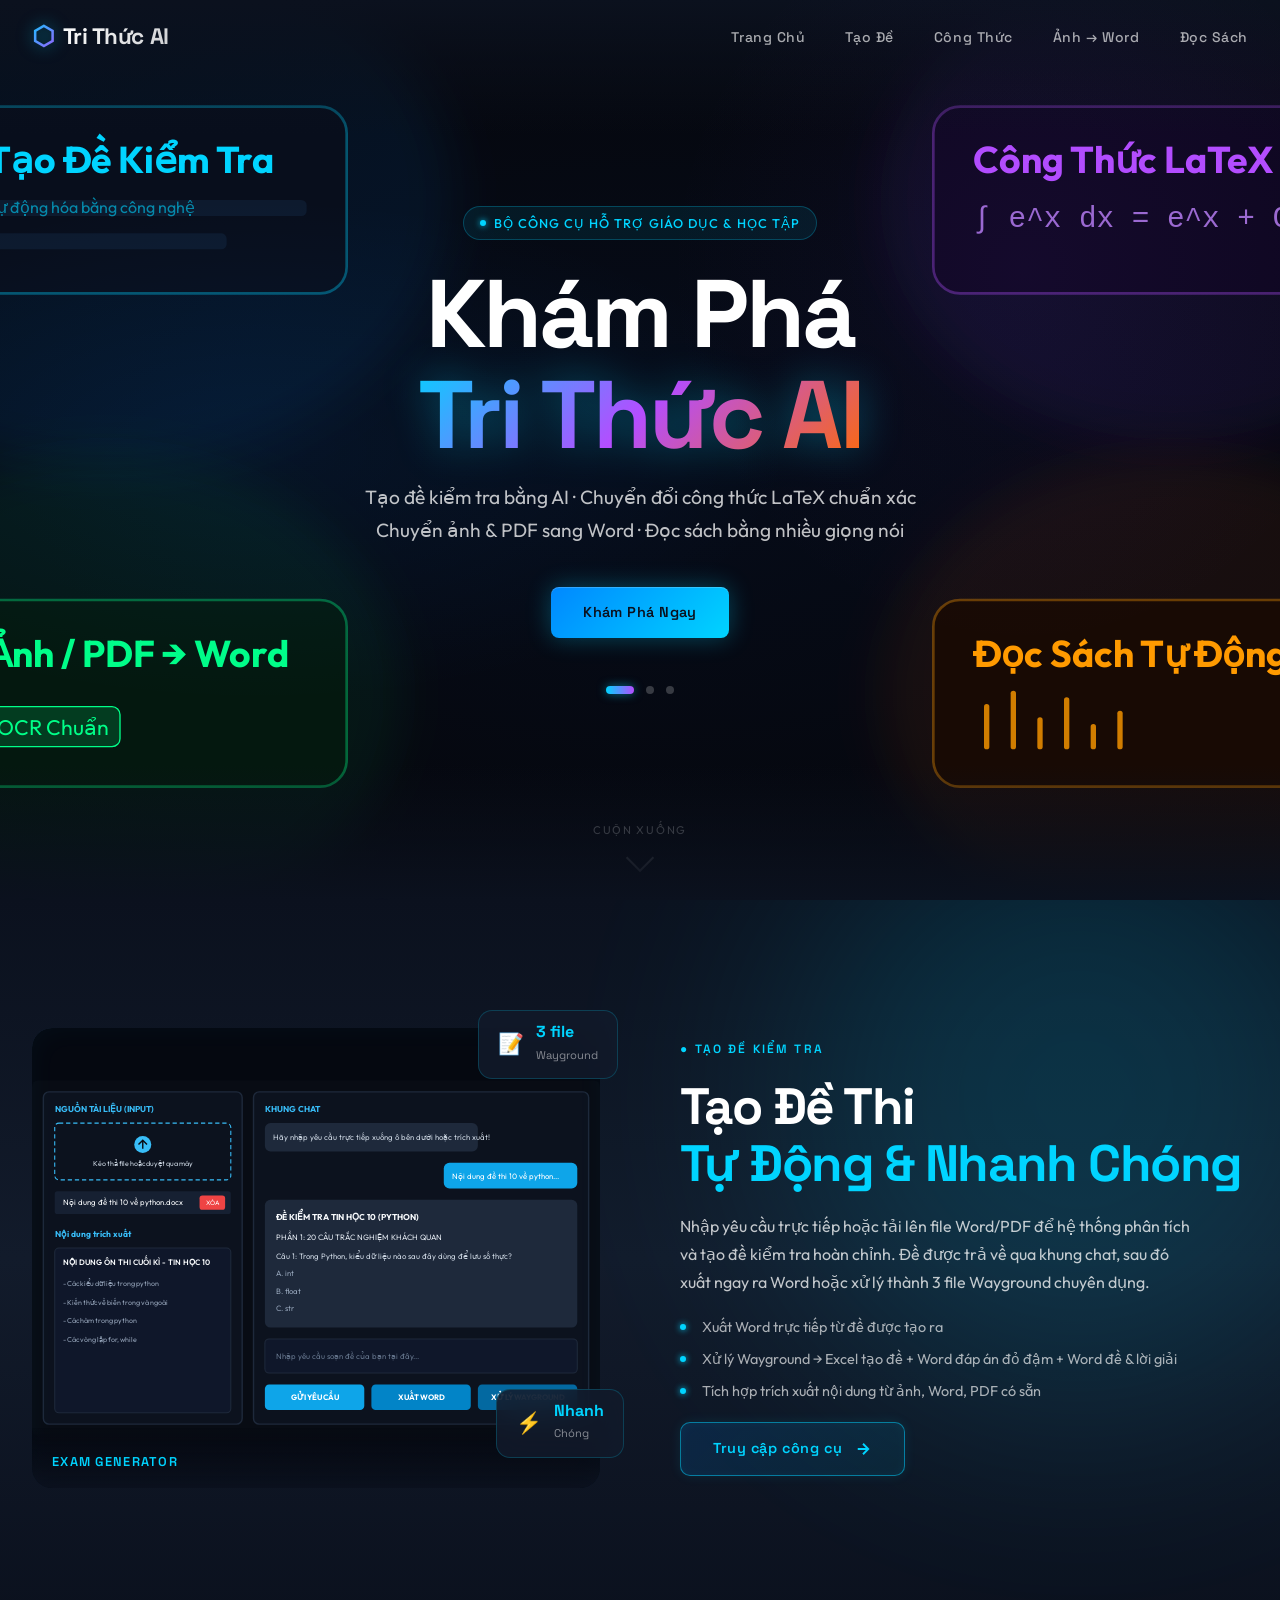
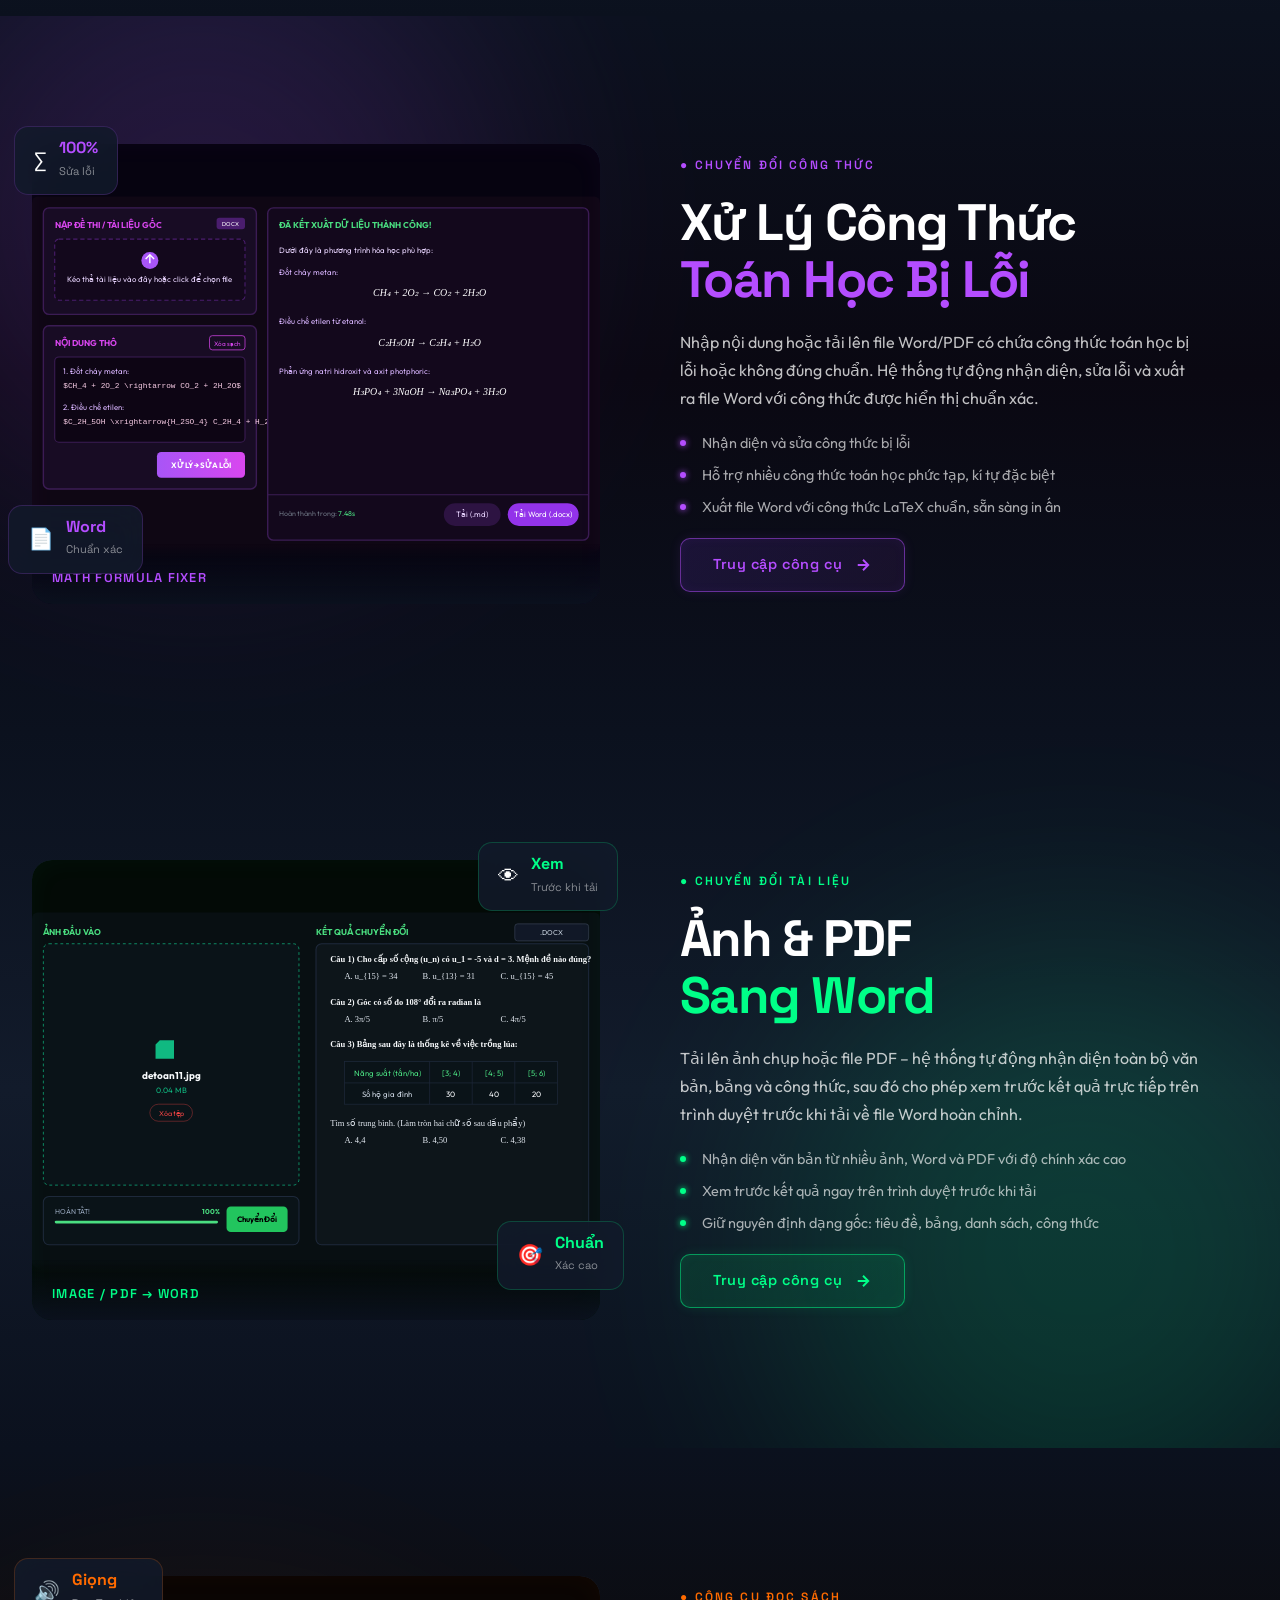
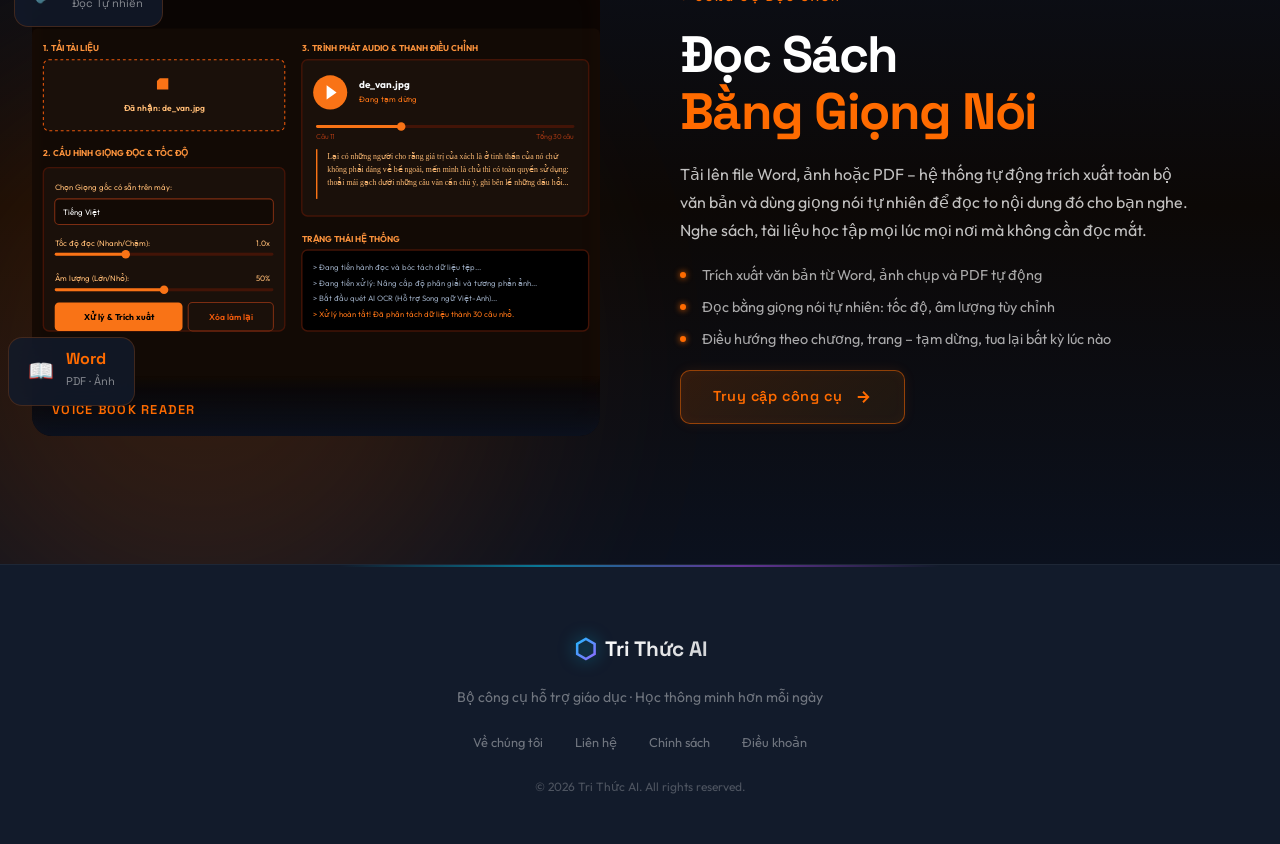
==== index.html @ 721574bc "Update index.html" ====
<!DOCTYPE html>
<html lang="vi">
<head>
  <meta charset="UTF-8" />
  <meta name="viewport" content="width=device-width, initial-scale=1.0" />
  <meta name="description" content="Tri Thức AI – Bộ công cụ hỗ trợ giáo dục: Tạo đề kiểm tra, chuyển đổi công thức toán, ảnh/PDF sang Word, đọc sách." />
  <title>Tri Thức AI</title>
  <link rel="preconnect" href="https://fonts.googleapis.com" />
  <link rel="preconnect" href="https://fonts.gstatic.com" crossorigin />
  <link href="https://fonts.googleapis.com/css2?family=Outfit:wght@300;400;500;600;700;800;900&family=Space+Grotesk:wght@300;400;500;600;700&display=swap" rel="stylesheet" />
  <link rel="stylesheet" href="style.css" />
</head>
<body>

  <!-- NAV -->
  <nav class="navbar" id="navbar">
    <div class="nav-container">
      <a href="index.html" class="nav-logo" id="nav-logo-link">
        <span class="logo-icon">⬡</span>
        <span class="logo-text">Tri Thức AI</span>
      </a>
      <ul class="nav-links" id="nav-links">
        <li><a href="#hero"           class="nav-link">Trang Chủ</a></li>
        <li><a href="#section-blue"   class="nav-link">Tạo Đề</a></li>
        <li><a href="#section-purple" class="nav-link">Công Thức</a></li>
        <li><a href="#section-green"  class="nav-link">Ảnh → Word</a></li>
        <li><a href="#section-orange" class="nav-link">Đọc Sách</a></li>
      </ul>
      <button class="nav-toggle" id="nav-toggle" aria-label="Toggle navigation">
        <span></span><span></span><span></span>
      </button>
    </div>
  </nav>

  <!-- HERO SECTION -->
  <section class="hero" id="hero">
    <div class="slideshow" id="slideshow" aria-label="Hero slideshow">

      <!-- Slide 1 -->
      <div class="slide slide-svg active" id="slide-0">
        <div class="slide-bg-art" aria-hidden="true">
          <svg viewBox="0 0 1200 675" xmlns="http://www.w3.org/2000/svg" preserveAspectRatio="xMidYMid slice">
            <defs>
              <radialGradient id="h1c" cx="50%" cy="50%" r="70%">
                <stop offset="0%" stop-color="#060c1a" stop-opacity="1"/>
                <stop offset="100%" stop-color="#050508" stop-opacity="1"/>
              </radialGradient>
              <filter id="hblur"><feGaussianBlur stdDeviation="18"/></filter>
            </defs>
            <rect width="1200" height="675" fill="url(#h1c)"/>
            <ellipse cx="200" cy="150" rx="260" ry="200" fill="#0088ff" fill-opacity="0.08" filter="url(#hblur)"/>
            <ellipse cx="1000" cy="150" rx="220" ry="180" fill="#7c3aed" fill-opacity="0.08" filter="url(#hblur)"/>
            <ellipse cx="200" cy="520" rx="220" ry="180" fill="#00cc66" fill-opacity="0.07" filter="url(#hblur)"/>
            <ellipse cx="1000" cy="520" rx="220" ry="180" fill="#ff6b00" fill-opacity="0.07" filter="url(#hblur)"/>
            
            <rect x="80" y="80" width="300" height="140" rx="20" fill="#080e1c" stroke="#00d4ff" stroke-opacity="0.35" stroke-width="2"/>
            <text x="110" y="130" font-family="'Outfit',sans-serif" font-size="28" fill="#00d4ff" font-weight="700">Tạo Đề Kiểm Tra</text>
            <rect x="110" y="150" width="240" height="12" rx="4" fill="#0d1a2e"/>
            <rect x="110" y="175" width="180" height="12" rx="4" fill="#0d1a2e"/>
            <text x="110" y="160" font-family="'Outfit',sans-serif" font-size="12" fill="#00d4ff" opacity="0.6">Tự động hóa bằng công nghệ</text>

            <rect x="820" y="80" width="300" height="140" rx="20" fill="#0e0720" stroke="#b44dff" stroke-opacity="0.35" stroke-width="2"/>
            <text x="850" y="130" font-family="'Outfit',sans-serif" font-size="28" fill="#b44dff" font-weight="700">Công Thức LaTeX</text>
            <text x="850" y="170" font-family="monospace" font-size="22" fill="#c084fc" opacity="0.8">∫ e^x dx = e^x + C</text>

            <rect x="80" y="450" width="300" height="140" rx="20" fill="#04180f" stroke="#00ff88" stroke-opacity="0.35" stroke-width="2"/>
            <text x="110" y="500" font-family="'Outfit',sans-serif" font-size="28" fill="#00ff88" font-weight="700">Ảnh / PDF → Word</text>
            <rect x="110" y="530" width="100" height="30" rx="6" fill="#00cc66" fill-opacity="0.2" stroke="#00ff88" stroke-width="1"/>
            <text x="160" y="551" font-family="'Outfit',sans-serif" font-size="16" fill="#00ff88" text-anchor="middle">OCR Chuẩn</text>

            <rect x="820" y="450" width="300" height="140" rx="20" fill="#180a04" stroke="#ff9a00" stroke-opacity="0.35" stroke-width="2"/>
            <text x="850" y="500" font-family="'Outfit',sans-serif" font-size="28" fill="#ff9a00" font-weight="700">Đọc Sách Tự Động</text>
            <g stroke="#ff9a00" stroke-width="4" stroke-linecap="round" opacity="0.8">
              <line x1="860" y1="560" x2="860" y2="530"/><line x1="880" y1="560" x2="880" y2="520"/>
              <line x1="900" y1="560" x2="900" y2="540"/><line x1="920" y1="560" x2="920" y2="525"/>
              <line x1="940" y1="560" x2="940" y2="545"/><line x1="960" y1="560" x2="960" y2="535"/>
            </g>
          </svg>
        </div>
      </div>

      <!-- Slide 2 -->
      <div class="slide slide-svg" id="slide-1">
        <div class="slide-bg-art" aria-hidden="true">
          <svg viewBox="0 0 1200 675" xmlns="http://www.w3.org/2000/svg" preserveAspectRatio="xMidYMid slice">
            <defs>
              <radialGradient id="h2g" cx="50%" cy="50%" r="65%">
                <stop offset="0%" stop-color="#0a081a"/>
                <stop offset="100%" stop-color="#050508"/>
              </radialGradient>
            </defs>
            <rect width="1200" height="675" fill="url(#h2g)"/>
            
            <rect x="100" y="200" width="180" height="275" rx="20" fill="#0a0a18" stroke="#00d4ff" stroke-opacity="0.3" stroke-width="2"/>
            <text x="190" y="260" font-family="'Outfit',sans-serif" font-size="32" text-anchor="middle" fill="#00d4ff" font-weight="700" opacity="0.9">Đầu Vào</text>
            <text x="190" y="320" font-family="'Outfit',sans-serif" font-size="22" text-anchor="middle" fill="#b44dff">Ảnh (JPG/PNG)</text>
            <text x="190" y="370" font-family="'Outfit',sans-serif" font-size="22" text-anchor="middle" fill="#00ff88">Tài Liệu PDF</text>
            <text x="190" y="420" font-family="'Outfit',sans-serif" font-size="22" text-anchor="middle" fill="#ff9a00">File Word</text>
            
            <path d="M 300 337 C 600 50, 600 50, 900 337" fill="none" stroke="#00d4ff" stroke-opacity="0.2" stroke-width="3" stroke-dasharray="10 6"/>
            <path d="M 300 337 C 600 625, 600 625, 900 337" fill="none" stroke="#b44dff" stroke-opacity="0.2" stroke-width="3" stroke-dasharray="10 6"/>

            <rect x="920" y="200" width="180" height="275" rx="20" fill="#0a0a18" stroke="#00ff88" stroke-opacity="0.3" stroke-width="2"/>
            <text x="1010" y="260" font-family="'Outfit',sans-serif" font-size="32" text-anchor="middle" fill="#00ff88" font-weight="700" opacity="0.9">Đầu Ra</text>
            <text x="1010" y="320" font-family="'Outfit',sans-serif" font-size="22" text-anchor="middle" fill="#00d4ff">Word &amp; Excel</text>
            <text x="1010" y="370" font-family="'Outfit',sans-serif" font-size="22" text-anchor="middle" fill="#b44dff">LaTeX Chuẩn</text>
            <text x="1010" y="420" font-family="'Outfit',sans-serif" font-size="22" text-anchor="middle" fill="#ff9a00">Âm Thanh</text>
          </svg>
        </div>
      </div>

      <!-- Slide 3 -->
      <div class="slide slide-svg" id="slide-2">
        <div class="slide-bg-art" aria-hidden="true">
          <svg viewBox="0 0 1200 675" xmlns="http://www.w3.org/2000/svg" preserveAspectRatio="xMidYMid slice">
            <defs>
              <radialGradient id="h3g" cx="50%" cy="50%" r="70%">
                <stop offset="0%" stop-color="#08100a"/>
                <stop offset="100%" stop-color="#050508"/>
              </radialGradient>
            </defs>
            <rect width="1200" height="675" fill="url(#h3g)"/>
            
            <rect x="60" y="60" width="400" height="150" rx="20" fill="#050e08" stroke="#00ff88" stroke-opacity="0.25" stroke-width="2"/>
            <text x="110" y="125" font-family="'Outfit',sans-serif" font-size="42" fill="#00ff88" font-weight="800">Nhanh Chóng</text>
            <text x="110" y="165" font-family="'Outfit',sans-serif" font-size="20" fill="#00ff88" opacity="0.7">Tối ưu hóa thời gian xử lý dữ liệu</text>
            
            <rect x="740" y="60" width="400" height="150" rx="20" fill="#0a0514" stroke="#b44dff" stroke-opacity="0.25" stroke-width="2"/>
            <text x="790" y="125" font-family="'Outfit',sans-serif" font-size="42" fill="#b44dff" font-weight="800">Chính Xác</text>
            <text x="790" y="165" font-family="'Outfit',sans-serif" font-size="20" fill="#b44dff" opacity="0.7">Giữ nguyên cấu trúc và định dạng</text>
            
            <rect x="60" y="460" width="400" height="150" rx="20" fill="#060810" stroke="#00d4ff" stroke-opacity="0.25" stroke-width="2"/>
            <text x="110" y="525" font-family="'Outfit',sans-serif" font-size="42" fill="#00d4ff" font-weight="800">Tiện Lợi</text>
            <text x="110" y="565" font-family="'Outfit',sans-serif" font-size="20" fill="#00d4ff" opacity="0.7">Dễ dàng thao tác và xem trước</text>
            
            <rect x="740" y="460" width="400" height="150" rx="20" fill="#100804" stroke="#ff9a00" stroke-opacity="0.25" stroke-width="2"/>
            <text x="790" y="525" font-family="'Outfit',sans-serif" font-size="42" fill="#ff9a00" font-weight="800">Đa Năng</text>
            <text x="790" y="565" font-family="'Outfit',sans-serif" font-size="20" fill="#ff9a00" opacity="0.7">Hỗ trợ đa dạng file đầu vào</text>
          </svg>
        </div>
      </div>
    </div>

    <div class="hero-overlay"></div>
    <div class="hero-light-effect" id="hero-light"></div>
    <div class="hero-particles" id="hero-particles" aria-hidden="true"></div>

    <div class="hero-content" id="hero-content">
      <div class="hero-badge">
        <span class="badge-dot"></span>
        <span>Bộ công cụ hỗ trợ giáo dục &amp; học tập</span>
      </div>
      <h1 class="hero-title">
        Khám Phá<br />
        <span class="hero-title-gradient">Tri Thức AI</span>
      </h1>
      <p class="hero-description">
        Tạo đề kiểm tra bằng AI · Chuyển đổi công thức LaTeX chuẩn xác<br class="br-desktop"/>
        Chuyển ảnh &amp; PDF sang Word · Đọc sách bằng nhiều giọng nói
      </p>
      <div class="hero-cta">
        <a href="#section-blue"   class="btn btn-primary" id="hero-cta-explore">Khám Phá Ngay</a>
      </div>
      <div class="slide-indicators" id="slide-indicators" role="tablist" aria-label="Slideshow navigation">
        <button class="indicator active" id="indicator-0" role="tab" aria-selected="true"  aria-label="Slide 1"></button>
        <button class="indicator"        id="indicator-1" role="tab" aria-selected="false" aria-label="Slide 2"></button>
        <button class="indicator"        id="indicator-2" role="tab" aria-selected="false" aria-label="Slide 3"></button>
      </div>
    </div>

    <div class="scroll-hint" id="scroll-hint" aria-hidden="true">
      <span>Cuộn xuống</span>
      <div class="scroll-arrow"></div>
    </div>
  </section>

  <!-- SECTION 2 – BLUE: Tạo Đề -->
  <section class="content-section section-blue" id="section-blue">
    <div class="section-bg-glow bg-glow-blue" aria-hidden="true"></div>
    <div class="section-container reveal-section" id="reveal-blue">

      <div class="section-image-wrap reveal-left" id="reveal-blue-img">
        <div class="image-frame frame-blue">
          <div class="svg-illustration illus-blue" role="img" aria-label="Giao diện tạo đề kiểm tra">
            <svg viewBox="0 0 800 500" xmlns="http://www.w3.org/2000/svg">
              <rect width="800" height="500" fill="#080c14" rx="8"/>
              <rect x="16" y="16" width="280" height="468" fill="#0c121e" rx="8" stroke="#1e293b" stroke-width="2"/>
              <text x="32" y="44" fill="#38bdf8" font-family="'Outfit', sans-serif" font-size="12" font-weight="700">NGUỒN TÀI LIỆU (INPUT)</text>
              <rect x="32" y="60" width="248" height="80" fill="none" stroke="#38bdf8" stroke-dasharray="6 4" stroke-width="1.5" rx="6"/>
              <circle cx="156" cy="90" r="12" fill="#38bdf8"/>
              <path d="M156 84 v12 M150 90 l6 -6 l6 6" stroke="#080c14" stroke-width="2" fill="none"/>
              <text x="156" y="120" fill="#cbd5e1" font-family="'Outfit', sans-serif" font-size="10" text-anchor="middle">Kéo thả file hoặc duyệt qua máy</text>
              <rect x="32" y="156" width="248" height="32" fill="#162032" rx="4"/>
              <text x="44" y="176" fill="#f8fafc" font-family="'Outfit', sans-serif" font-size="11">Nội dung đề thi 10 về python.docx</text>
              <rect x="236" y="162" width="36" height="20" fill="#ef4444" rx="4"/>
              <text x="254" y="175" fill="#fff" font-family="'Outfit', sans-serif" font-size="9" text-anchor="middle">XÓA</text>
              <text x="32" y="220" fill="#38bdf8" font-family="'Outfit', sans-serif" font-size="12" font-weight="700">Nội dung trích xuất</text>
              <rect x="32" y="236" width="248" height="232" fill="#0f172a" rx="6" stroke="#1e293b" stroke-width="1.5"/>
              <text x="44" y="260" fill="#f8fafc" font-family="'Outfit', sans-serif" font-size="11" font-weight="600">NỘI DUNG ÔN THI CUỐI KÌ - TIN HỌC 10</text>
              <text x="44" y="290" fill="#94a3b8" font-family="'Outfit', sans-serif" font-size="10">- Các kiểu dữ liệu trong python</text>
              <text x="44" y="316" fill="#94a3b8" font-family="'Outfit', sans-serif" font-size="10">- Kiến thức về biến trong và ngoài</text>
              <text x="44" y="342" fill="#94a3b8" font-family="'Outfit', sans-serif" font-size="10">- Các hàm trong python</text>
              <text x="44" y="368" fill="#94a3b8" font-family="'Outfit', sans-serif" font-size="10">- Các vòng lặp for, while</text>
              <rect x="312" y="16" width="472" height="468" fill="#0c121e" rx="8" stroke="#1e293b" stroke-width="2"/>
              <text x="328" y="44" fill="#38bdf8" font-family="'Outfit', sans-serif" font-size="12" font-weight="700">KHUNG CHAT</text>
              <rect x="328" y="60" width="300" height="40" fill="#1e293b" rx="8"/>
              <text x="340" y="84" fill="#cbd5e1" font-family="'Outfit', sans-serif" font-size="11">Hãy nhập yêu cầu trực tiếp xuống ô bên dưới hoặc trích xuất!</text>
              <rect x="580" y="116" width="188" height="36" fill="#0ea5e9" rx="8"/>
              <text x="592" y="139" fill="#fff" font-family="'Outfit', sans-serif" font-size="11">Nội dung đề thi 10 về python...</text>
              <rect x="328" y="168" width="440" height="180" fill="#1e293b" rx="8"/>
              <text x="344" y="196" fill="#f8fafc" font-family="'Outfit', sans-serif" font-size="12" font-weight="700">ĐỀ KIỂM TRA TIN HỌC 10 (PYTHON)</text>
              <text x="344" y="224" fill="#e2e8f0" font-family="'Outfit', sans-serif" font-size="11">PHẦN 1: 20 CÂU TRẮC NGHIỆM KHÁCH QUAN</text>
              <text x="344" y="252" fill="#cbd5e1" font-family="'Outfit', sans-serif" font-size="11">Câu 1: Trong Python, kiểu dữ liệu nào sau đây dùng để lưu số thực?</text>
              <text x="344" y="276" fill="#94a3b8" font-family="'Outfit', sans-serif" font-size="11">A. int</text>
              <text x="344" y="300" fill="#94a3b8" font-family="'Outfit', sans-serif" font-size="11">B. float</text>
              <text x="344" y="324" fill="#94a3b8" font-family="'Outfit', sans-serif" font-size="11">C. str</text>
              <rect x="328" y="364" width="440" height="48" fill="#0f172a" rx="6" stroke="#1e293b" stroke-width="1.5"/>
              <text x="344" y="392" fill="#64748b" font-family="'Outfit', sans-serif" font-size="11">Nhập yêu cầu soạn đề của bạn tại đây...</text>
              <rect x="328" y="428" width="140" height="36" fill="#0ea5e9" rx="6"/>
              <text x="398" y="450" fill="#fff" font-family="'Outfit', sans-serif" font-size="11" font-weight="700" text-anchor="middle">GỬI YÊU CẦU</text>
              <rect x="478" y="428" width="140" height="36" fill="#0284c7" rx="6"/>
              <text x="548" y="450" fill="#fff" font-family="'Outfit', sans-serif" font-size="11" font-weight="700" text-anchor="middle">XUẤT WORD</text>
              <rect x="628" y="428" width="140" height="36" fill="#0369a1" rx="6"/>
              <text x="698" y="450" fill="#fff" font-family="'Outfit', sans-serif" font-size="11" font-weight="700" text-anchor="middle">XỬ LÝ WAYGROUND</text>
            </svg>
          </div>
          <div class="image-border-glow glow-blue"></div>
          <div class="image-label label-blue">Exam Generator</div>
        </div>
        <div class="float-card float-card-blue card-1" aria-hidden="true">
          <span class="float-card-icon">📝</span>
          <div><strong>3 file</strong><small>Wayground</small></div>
        </div>
        <div class="float-card float-card-blue card-2" aria-hidden="true">
          <span class="float-card-icon">⚡</span>
          <div><strong>Nhanh</strong><small>Chóng</small></div>
        </div>
      </div>

      <div class="section-text reveal-right" id="reveal-blue-text">
        <span class="section-tag tag-blue">● TẠO ĐỀ KIỂM TRA</span>
        <h2 class="section-title title-blue">Tạo Đề Thi<br /><span>Tự Động &amp; Nhanh Chóng</span></h2>
        <p class="section-desc">
          Nhập yêu cầu trực tiếp hoặc tải lên file Word/PDF để hệ thống phân tích
          và tạo đề kiểm tra hoàn chỉnh. Đề được trả về qua khung chat, sau đó
          xuất ngay ra Word hoặc xử lý thành 3 file Wayground chuyên dụng.
        </p>
        <ul class="feature-list list-blue">
          <li>Xuất Word trực tiếp từ đề được tạo ra</li>
          <li>Xử lý Wayground → Excel tạo đề + Word đáp án đỏ đậm + Word đề &amp; lời giải</li>
          <li>Tích hợp trích xuất nội dung từ ảnh, Word, PDF có sẵn</li>
        </ul>
        <a href="congcu1.html" class="btn-section btn-neon-blue" id="cta-ai-exam">
          <span>Truy cập công cụ</span>
          <svg width="18" height="18" viewBox="0 0 24 24" fill="none" stroke="currentColor" stroke-width="2.5" aria-hidden="true"><path d="M5 12h14M12 5l7 7-7 7"/></svg>
        </a>
      </div>
    </div>
  </section>

  <!-- SECTION 3 – PURPLE: Công Thức -->
  <section class="content-section section-purple" id="section-purple">
    <div class="section-bg-glow bg-glow-purple" aria-hidden="true"></div>
    <div class="section-container section-reverse reveal-section" id="reveal-purple">

      <div class="section-text reveal-left" id="reveal-purple-text">
        <span class="section-tag tag-purple">● CHUYỂN ĐỔI CÔNG THỨC</span>
        <h2 class="section-title title-purple">Xử Lý Công Thức<br /><span>Toán Học Bị Lỗi</span></h2>
        <p class="section-desc">
          Nhập nội dung hoặc tải lên file Word/PDF có chứa công thức toán học
          bị lỗi hoặc không đúng chuẩn. Hệ thống tự động nhận diện,
          sửa lỗi và xuất ra file Word với công thức được hiển thị chuẩn xác.
        </p>
        <ul class="feature-list list-purple">
          <li>Nhận diện và sửa công thức bị lỗi</li>
          <li>Hỗ trợ nhiều công thức toán học phức tạp, kí tự đặc biệt</li>
          <li>Xuất file Word với công thức LaTeX chuẩn, sẵn sàng in ấn</li>
        </ul>
        <a href="congcu2.html" class="btn-section btn-neon-purple" id="cta-latex">
          <span>Truy cập công cụ</span>
          <svg width="18" height="18" viewBox="0 0 24 24" fill="none" stroke="currentColor" stroke-width="2.5" aria-hidden="true"><path d="M5 12h14M12 5l7 7-7 7"/></svg>
        </a>
      </div>

      <div class="section-image-wrap reveal-right" id="reveal-purple-img">
        <div class="image-frame frame-purple">
          <div class="svg-illustration illus-purple" role="img" aria-label="Giao diện xử lý công thức toán học">
            <svg viewBox="0 0 800 500" xmlns="http://www.w3.org/2000/svg">
              <rect width="800" height="500" fill="#0f0714" rx="8"/>
              <rect x="16" y="16" width="300" height="150" fill="#180c24" rx="8" stroke="#3b1c54" stroke-width="2"/>
              <text x="32" y="44" fill="#d946ef" font-family="'Outfit', sans-serif" font-size="12" font-weight="700">NẠP ĐỀ THI / TÀI LIỆU GỐC</text>
              <rect x="260" y="30" width="40" height="16" fill="#4a1d6e" rx="4"/>
              <text x="280" y="41" fill="#fff" font-family="'Outfit', sans-serif" font-size="8" text-anchor="middle">DOCX</text>
              <rect x="32" y="60" width="268" height="86" fill="#13081c" stroke="#4a1d6e" stroke-dasharray="6 4" stroke-width="1.5" rx="6"/>
              <circle cx="166" cy="90" r="12" fill="#a855f7"/>
              <path d="M166 94 v-10 M160 88 l6 -6 l6 6" stroke="#fff" stroke-width="2" fill="none"/>
              <text x="166" y="120" fill="#e9d5ff" font-family="'Outfit', sans-serif" font-size="11" text-anchor="middle">Kéo thả tài liệu vào đây hoặc click để chọn file</text>
              <rect x="16" y="182" width="300" height="230" fill="#180c24" rx="8" stroke="#3b1c54" stroke-width="2"/>
              <text x="32" y="210" fill="#d946ef" font-family="'Outfit', sans-serif" font-size="12" font-weight="700">NỘI DUNG THÔ</text>
              <rect x="250" y="196" width="50" height="20" fill="none" stroke="#d946ef" rx="4"/>
              <text x="275" y="210" fill="#d946ef" font-family="'Outfit', sans-serif" font-size="9" text-anchor="middle">Xóa sạch</text>
              <rect x="32" y="226" width="268" height="120" fill="#0d0514" rx="6" stroke="#3b1c54" stroke-width="1.5"/>
              <text x="44" y="250" fill="#d8b4fe" font-family="'Outfit', sans-serif" font-size="11">1. Đốt cháy metan:</text>
              <text x="44" y="270" fill="#fbcfe8" font-family="monospace" font-size="11">$CH_4 + 2O_2 \rightarrow CO_2 + 2H_2O$</text>
              <text x="44" y="300" fill="#d8b4fe" font-family="'Outfit', sans-serif" font-size="11">2. Điều chế etilen:</text>
              <text x="44" y="320" fill="#fbcfe8" font-family="monospace" font-size="11">$C_2H_5OH \xrightarrow{H_2SO_4} C_2H_4 + H_2O$</text>
              <rect x="176" y="360" width="124" height="36" fill="url(#purpleGrad)" rx="6"/>
              <defs>
                <linearGradient id="purpleGrad" x1="0" y1="0" x2="1" y2="0">
                  <stop offset="0%" stop-color="#a855f7"/>
                  <stop offset="100%" stop-color="#d946ef"/>
                </linearGradient>
              </defs>
              <text x="238" y="382" fill="#fff" font-family="'Outfit', sans-serif" font-size="11" font-weight="700" text-anchor="middle">XỬ LÝ → SỬA LỖI</text>
              <rect x="332" y="16" width="452" height="468" fill="#13081c" rx="8" stroke="#3b1c54" stroke-width="2"/>
              <text x="348" y="44" fill="#4ade80" font-family="'Outfit', sans-serif" font-size="12" font-weight="700">ĐÃ KẾT XUẤT DỮ LIỆU THÀNH CÔNG!</text>
              <text x="348" y="80" fill="#e9d5ff" font-family="'Outfit', sans-serif" font-size="11">Dưới đây là phương trình hóa học phù hợp:</text>
              <text x="348" y="110" fill="#d8b4fe" font-family="'Outfit', sans-serif" font-size="11">Đốt cháy metan:</text>
              <text x="560" y="140" fill="#fff" font-family="serif" font-size="14" font-style="italic" text-anchor="middle">CH₄ + 2O₂ → CO₂ + 2H₂O</text>
              <text x="348" y="180" fill="#d8b4fe" font-family="'Outfit', sans-serif" font-size="11">Điều chế etilen từ etanol:</text>
              <text x="560" y="210" fill="#fff" font-family="serif" font-size="14" font-style="italic" text-anchor="middle">C₂H₅OH → C₂H₄ + H₂O</text>
              <text x="348" y="250" fill="#d8b4fe" font-family="'Outfit', sans-serif" font-size="11">Phản ứng natri hidroxit và axit photphoric:</text>
              <text x="560" y="280" fill="#fff" font-family="serif" font-size="14" font-style="italic" text-anchor="middle">H₃PO₄ + 3NaOH → Na₃PO₄ + 3H₂O</text>
              <line x1="332" y1="420" x2="784" y2="420" stroke="#3b1c54" stroke-width="1.5"/>
              <text x="348" y="450" fill="#6b7280" font-family="'Outfit', sans-serif" font-size="10">Hoàn thành trong: <tspan fill="#4ade80">7.48s</tspan></text>
              <rect x="580" y="432" width="80" height="32" fill="#2d1342" rx="16"/>
              <text x="620" y="452" fill="#e9d5ff" font-family="'Outfit', sans-serif" font-size="11" text-anchor="middle">Tải (.md)</text>
              <rect x="670" y="432" width="100" height="32" fill="#9333ea" rx="16"/>
              <text x="720" y="452" fill="#fff" font-family="'Outfit', sans-serif" font-size="11" text-anchor="middle">Tải Word (.docx)</text>
            </svg>
          </div>
          <div class="image-border-glow glow-purple"></div>
          <div class="image-label label-purple">Math Formula Fixer</div>
        </div>
        <div class="float-card float-card-purple card-3" aria-hidden="true">
          <span class="float-card-icon">∑</span>
          <div><strong>100%</strong><small>Sửa lỗi</small></div>
        </div>
        <div class="float-card float-card-purple card-4" aria-hidden="true">
          <span class="float-card-icon">📄</span>
          <div><strong>Word</strong><small>Chuẩn xác</small></div>
        </div>
      </div>
    </div>
  </section>

  <!-- SECTION 4 – GREEN: Ảnh/PDF → Word -->
  <section class="content-section section-green" id="section-green">
    <div class="section-bg-glow bg-glow-green" aria-hidden="true"></div>
    <div class="section-container reveal-section" id="reveal-green">

      <div class="section-image-wrap reveal-left" id="reveal-green-img">
        <div class="image-frame frame-green">
          <div class="svg-illustration illus-green" role="img" aria-label="Giao diện chuyển ảnh PDF sang Word">
            <svg viewBox="0 0 800 500" xmlns="http://www.w3.org/2000/svg">
              <rect width="800" height="500" fill="#080f12" rx="8"/>
              <text x="16" y="32" fill="#4ade80" font-family="'Outfit', sans-serif" font-size="12" font-weight="700">ẢNH ĐẦU VÀO</text>
              <rect x="16" y="44" width="360" height="340" fill="#0a1318" stroke="#10b981" stroke-width="1" stroke-dasharray="4 4" rx="8"/>
              <path d="M180 180 h20 v26 h-26 v-20 l6 -6 z" fill="#10b981"/>
              <text x="196" y="234" fill="#f8fafc" font-family="'Outfit', sans-serif" font-size="14" font-weight="700" text-anchor="middle">detoan11.jpg</text>
              <text x="196" y="254" fill="#10b981" font-family="'Outfit', sans-serif" font-size="11" text-anchor="middle">0.04 MB</text>
              <rect x="166" y="270" width="60" height="24" fill="none" stroke="#ef4444" stroke-opacity="0.5" rx="12"/>
              <text x="196" y="286" fill="#ef4444" font-family="'Outfit', sans-serif" font-size="10" text-anchor="middle">Xóa tệp</text>
              <rect x="16" y="400" width="360" height="68" fill="#0a1318" stroke="#1e293b" stroke-width="1.5" rx="8"/>
              <text x="32" y="424" fill="#94a3b8" font-family="'Outfit', sans-serif" font-size="10">HOÀN TẤT!</text>
              <text x="240" y="424" fill="#4ade80" font-family="'Outfit', sans-serif" font-size="10" font-weight="700">100%</text>
              <rect x="32" y="434" width="230" height="4" fill="#4ade80" rx="2"/>
              <rect x="274" y="414" width="86" height="36" fill="#22c55e" rx="6"/>
              <text x="317" y="436" fill="#000" font-family="'Outfit', sans-serif" font-size="11" font-weight="700" text-anchor="middle">Chuyển Đổi</text>
              <text x="400" y="32" fill="#4ade80" font-family="'Outfit', sans-serif" font-size="12" font-weight="700">KẾT QUẢ CHUYỂN ĐỔI</text>
              <rect x="400" y="44" width="384" height="424" fill="#0d151a" stroke="#1e293b" stroke-width="1.5" rx="8"/>
              <rect x="680" y="16" width="104" height="24" fill="#111827" stroke="#374151" stroke-width="1" rx="4"/>
              <text x="732" y="32" fill="#cbd5e1" font-family="'Outfit', sans-serif" font-size="10" text-anchor="middle">.DOCX</text>
              <text x="420" y="70" fill="#f8fafc" font-family="serif" font-size="12" font-weight="700">Câu 1) Cho cấp số cộng (u_n) có u_1 = -5 và d = 3. Mệnh đề nào đúng?</text>
              <text x="440" y="94" fill="#e2e8f0" font-family="serif" font-size="12">A. u_{15} = 34</text>
              <text x="550" y="94" fill="#e2e8f0" font-family="serif" font-size="12">B. u_{13} = 31</text>
              <text x="660" y="94" fill="#e2e8f0" font-family="serif" font-size="12">C. u_{15} = 45</text>
              <text x="420" y="130" fill="#f8fafc" font-family="serif" font-size="12" font-weight="700">Câu 2) Góc có số đo 108° đổi ra radian là</text>
              <text x="440" y="154" fill="#e2e8f0" font-family="serif" font-size="12">A. 3π/5</text>
              <text x="550" y="154" fill="#e2e8f0" font-family="serif" font-size="12">B. π/5</text>
              <text x="660" y="154" fill="#e2e8f0" font-family="serif" font-size="12">C. 4π/5</text>
              <text x="420" y="190" fill="#f8fafc" font-family="serif" font-size="12" font-weight="700">Câu 3) Bảng sau đây là thống kê về việc trồng lúa:</text>
              <rect x="440" y="210" width="300" height="60" fill="#0a1318" stroke="#1e293b" stroke-width="1"/>
              <line x1="440" y1="240" x2="740" y2="240" stroke="#1e293b" stroke-width="1"/>
              <line x1="560" y1="210" x2="560" y2="270" stroke="#1e293b" stroke-width="1"/>
              <line x1="620" y1="210" x2="620" y2="270" stroke="#1e293b" stroke-width="1"/>
              <line x1="680" y1="210" x2="680" y2="270" stroke="#1e293b" stroke-width="1"/>
              <text x="500" y="230" fill="#4ade80" font-family="'Outfit', sans-serif" font-size="11" text-anchor="middle">Năng suất (tấn/ha)</text>
              <text x="590" y="230" fill="#4ade80" font-family="'Outfit', sans-serif" font-size="11" text-anchor="middle">[3; 4)</text>
              <text x="650" y="230" fill="#4ade80" font-family="'Outfit', sans-serif" font-size="11" text-anchor="middle">[4; 5)</text>
              <text x="710" y="230" fill="#4ade80" font-family="'Outfit', sans-serif" font-size="11" text-anchor="middle">[5; 6)</text>
              <text x="500" y="260" fill="#cbd5e1" font-family="'Outfit', sans-serif" font-size="11" text-anchor="middle">Số hộ gia đình</text>
              <text x="590" y="260" fill="#f8fafc" font-family="'Outfit', sans-serif" font-size="11" text-anchor="middle">30</text>
              <text x="650" y="260" fill="#f8fafc" font-family="'Outfit', sans-serif" font-size="11" text-anchor="middle">40</text>
              <text x="710" y="260" fill="#f8fafc" font-family="'Outfit', sans-serif" font-size="11" text-anchor="middle">20</text>
              <text x="420" y="300" fill="#e2e8f0" font-family="serif" font-size="12">Tìm số trung bình. (Làm tròn hai chữ số sau dấu phẩy)</text>
              <text x="440" y="324" fill="#e2e8f0" font-family="serif" font-size="12">A. 4,4</text>
              <text x="550" y="324" fill="#e2e8f0" font-family="serif" font-size="12">B. 4,50</text>
              <text x="660" y="324" fill="#e2e8f0" font-family="serif" font-size="12">C. 4,38</text>
            </svg>
          </div>
          <div class="image-border-glow glow-green"></div>
          <div class="image-label label-green">Image / PDF → Word</div>
        </div>
        <div class="float-card float-card-green card-5" aria-hidden="true">
          <span class="float-card-icon">👁</span>
          <div><strong>Xem</strong><small>Trước khi tải</small></div>
        </div>
        <div class="float-card float-card-green card-6" aria-hidden="true">
          <span class="float-card-icon">🎯</span>
          <div><strong>Chuẩn</strong><small>Xác cao</small></div>
        </div>
      </div>

      <div class="section-text reveal-right" id="reveal-green-text">
        <span class="section-tag tag-green">● CHUYỂN ĐỔI TÀI LIỆU</span>
        <h2 class="section-title title-green">Ảnh &amp; PDF<br /><span>Sang Word</span></h2>
        <p class="section-desc">
          Tải lên ảnh chụp hoặc file PDF – hệ thống tự động nhận diện toàn bộ văn bản,
          bảng và công thức, sau đó cho phép xem trước kết quả trực tiếp
          trên trình duyệt trước khi tải về file Word hoàn chỉnh.
        </p>
        <ul class="feature-list list-green">
          <li>Nhận diện văn bản từ nhiều ảnh, Word và PDF với độ chính xác cao</li>
          <li>Xem trước kết quả ngay trên trình duyệt trước khi tải</li>
          <li>Giữ nguyên định dạng gốc: tiêu đề, bảng, danh sách, công thức</li>
        </ul>
        <a href="congcu3.html" class="btn-section btn-neon-green" id="cta-img2word">
          <span>Truy cập công cụ</span>
          <svg width="18" height="18" viewBox="0 0 24 24" fill="none" stroke="currentColor" stroke-width="2.5" aria-hidden="true"><path d="M5 12h14M12 5l7 7-7 7"/></svg>
        </a>
      </div>
    </div>
  </section>

  <!-- SECTION 5 – ORANGE: Đọc Sách -->
  <section class="content-section section-orange" id="section-orange">
    <div class="section-bg-glow bg-glow-orange" aria-hidden="true"></div>
    <div class="section-container section-reverse reveal-section" id="reveal-orange">

      <div class="section-text reveal-left" id="reveal-orange-text">
        <span class="section-tag tag-orange">● CÔNG CỤ ĐỌC SÁCH</span>
        <h2 class="section-title title-orange">Đọc Sách<br /><span>Bằng Giọng Nói</span></h2>
        <p class="section-desc">
          Tải lên file Word, ảnh hoặc PDF – hệ thống tự động trích xuất toàn bộ
          văn bản và dùng giọng nói tự nhiên để đọc to nội dung đó cho bạn nghe.
          Nghe sách, tài liệu học tập mọi lúc mọi nơi mà không cần đọc mắt.
        </p>
        <ul class="feature-list list-orange">
          <li>Trích xuất văn bản từ Word, ảnh chụp và PDF tự động</li>
          <li>Đọc bằng giọng nói tự nhiên: tốc độ, âm lượng tùy chỉnh</li>
          <li>Điều hướng theo chương, trang – tạm dừng, tua lại bất kỳ lúc nào</li>
        </ul>
        <a href="congcu4.html" class="btn-section btn-neon-orange" id="cta-reader">
          <span>Truy cập công cụ</span>
          <svg width="18" height="18" viewBox="0 0 24 24" fill="none" stroke="currentColor" stroke-width="2.5" aria-hidden="true"><path d="M5 12h14M12 5l7 7-7 7"/></svg>
        </a>
      </div>

      <div class="section-image-wrap reveal-right" id="reveal-orange-img">
        <div class="image-frame frame-orange">
          <div class="svg-illustration illus-orange" role="img" aria-label="Giao diện đọc sách bằng giọng nói">
            <svg viewBox="0 0 800 500" xmlns="http://www.w3.org/2000/svg">
              <rect width="800" height="500" fill="#120a05" rx="8"/>
              <text x="16" y="32" fill="#fb923c" font-family="'Outfit', sans-serif" font-size="12" font-weight="700">1. TẢI TÀI LIỆU</text>
              <rect x="16" y="44" width="340" height="100" fill="#1a100a" stroke="#ea580c" stroke-width="1.5" stroke-dasharray="4 4" rx="8"/>
              <path d="M180 70 h12 v16 h-16 v-12 l4 -4 z" fill="#f97316"/>
              <text x="186" y="116" fill="#fdba74" font-family="'Outfit', sans-serif" font-size="12" font-weight="600" text-anchor="middle">Đã nhận: de_van.jpg</text>
              <text x="16" y="180" fill="#fb923c" font-family="'Outfit', sans-serif" font-size="12" font-weight="700">2. CẤU HÌNH GIỌNG ĐỌC &amp; TỐC ĐỘ</text>
              <rect x="16" y="196" width="340" height="230" fill="#1a100a" stroke="#431407" stroke-width="2" rx="8"/>
              <text x="32" y="228" fill="#fdba74" font-family="'Outfit', sans-serif" font-size="11">Chọn Giọng gốc có sẵn trên máy:</text>
              <rect x="32" y="240" width="308" height="36" fill="#120a05" stroke="#7c2d12" stroke-width="1.5" rx="6"/>
              <text x="44" y="262" fill="#fff" font-family="'Outfit', sans-serif" font-size="11">Tiếng Việt</text>
              <text x="32" y="306" fill="#fdba74" font-family="'Outfit', sans-serif" font-size="11">Tốc độ đọc (Nhanh/Chậm):</text>
              <text x="316" y="306" fill="#fdba74" font-family="'Outfit', sans-serif" font-size="11">1.0x</text>
              <rect x="32" y="316" width="308" height="4" fill="#431407" rx="2"/>
              <rect x="32" y="316" width="100" height="4" fill="#f97316" rx="2"/>
              <circle cx="132" cy="318" r="6" fill="#f97316"/>
              <text x="32" y="356" fill="#fdba74" font-family="'Outfit', sans-serif" font-size="11">Âm lượng (Lớn/Nhỏ):</text>
              <text x="316" y="356" fill="#fdba74" font-family="'Outfit', sans-serif" font-size="11">50%</text>
              <rect x="32" y="366" width="308" height="4" fill="#431407" rx="2"/>
              <rect x="32" y="366" width="154" height="4" fill="#f97316" rx="2"/>
              <circle cx="186" cy="368" r="6" fill="#f97316"/>
              <rect x="32" y="386" width="180" height="40" fill="#f97316" rx="6"/>
              <text x="122" y="410" fill="#000" font-family="'Outfit', sans-serif" font-size="12" font-weight="700" text-anchor="middle">Xử lý &amp; Trích xuất</text>
              <rect x="220" y="386" width="120" height="40" fill="none" stroke="#7c2d12" stroke-width="1.5" rx="6"/>
              <text x="280" y="410" fill="#ea580c" font-family="'Outfit', sans-serif" font-size="12" font-weight="600" text-anchor="middle">Xóa làm lại</text>
              <text x="380" y="32" fill="#fb923c" font-family="'Outfit', sans-serif" font-size="12" font-weight="700">3. TRÌNH PHÁT AUDIO &amp; THANH ĐIỀU CHỈNH</text>
              <rect x="380" y="44" width="404" height="220" fill="#1a100a" stroke="#431407" stroke-width="2" rx="8"/>
              <circle cx="420" cy="90" r="24" fill="#f97316"/>
              <path d="M415 80 v20 l14 -10 z" fill="#fff"/>
              <text x="460" y="84" fill="#f8fafc" font-family="'Outfit', sans-serif" font-size="14" font-weight="700">de_van.jpg</text>
              <text x="460" y="104" fill="#f97316" font-family="'Outfit', sans-serif" font-size="11">Đang tạm dừng</text>
              <rect x="400" y="136" width="364" height="4" fill="#431407" rx="2"/>
              <rect x="400" y="136" width="120" height="4" fill="#f97316" rx="2"/>
              <circle cx="520" cy="138" r="6" fill="#f97316"/>
              <text x="400" y="156" fill="#9a3412" font-family="'Outfit', sans-serif" font-size="10">Câu 11</text>
              <text x="764" y="156" fill="#9a3412" font-family="'Outfit', sans-serif" font-size="10" text-anchor="end">Tổng 30 câu</text>
              <rect x="400" y="170" width="2" height="70" fill="#f97316"/>
              <text x="416" y="184" fill="#fdba74" font-family="serif" font-size="11">Lại có những người cho rằng giá trị của xách là ở tinh thần của nó chứ</text>
              <text x="416" y="202" fill="#fdba74" font-family="serif" font-size="11">không phải dáng vẻ bề ngoài, mến mình là chủ thì có toàn quyền sử dụng:</text>
              <text x="416" y="220" fill="#fdba74" font-family="serif" font-size="11">thoải mái gạch dưới những câu văn cần chú ý, ghi bên lề những dấu hỏi...</text>
              <text x="380" y="300" fill="#fb923c" font-family="'Outfit', sans-serif" font-size="12" font-weight="700">TRẠNG THÁI HỆ THỐNG</text>
              <rect x="380" y="312" width="404" height="114" fill="#000" stroke="#431407" stroke-width="2" rx="8"/>
              <text x="396" y="340" fill="#94a3b8" font-family="'Outfit', sans-serif" font-size="11">> Đang tiến hành đọc và bóc tách dữ liệu tệp...</text>
              <text x="396" y="362" fill="#94a3b8" font-family="'Outfit', sans-serif" font-size="11">> Đang tiến xử lý: Nâng cấp độ phân giải và tương phản ảnh...</text>
              <text x="396" y="384" fill="#94a3b8" font-family="'Outfit', sans-serif" font-size="11">> Bắt đầu quét AI OCR (Hỗ trợ Song ngữ Việt-Anh)...</text>
              <text x="396" y="406" fill="#f97316" font-family="'Outfit', sans-serif" font-size="11">> Xử lý hoàn tất! Đã phân tách dữ liệu thành 30 câu nhỏ.</text>
            </svg>
          </div>
          <div class="image-border-glow glow-orange"></div>
          <div class="image-label label-orange">Voice Book Reader</div>
        </div>
        <div class="float-card float-card-orange card-7" aria-hidden="true">
          <span class="float-card-icon">🔊</span>
          <div><strong>Giọng</strong><small>Đọc Tự nhiên</small></div>
        </div>
        <div class="float-card float-card-orange card-8" aria-hidden="true">
          <span class="float-card-icon">📖</span>
          <div><strong>Word</strong><small>PDF · Ảnh</small></div>
        </div>
      </div>
    </div>
  </section>

  <!-- FOOTER -->
  <footer class="footer" id="footer">
    <div class="footer-glow" aria-hidden="true"></div>
    <div class="footer-container">
      <div class="footer-logo">
        <span class="logo-icon">⬡</span>
        <span class="logo-text">Tri Thức AI</span>
      </div>
      <p class="footer-tagline">Bộ công cụ hỗ trợ giáo dục · Học thông minh hơn mỗi ngày</p>
      <div class="footer-links">
        <a href="#" class="footer-link">Về chúng tôi</a>
        <a href="#" class="footer-link">Liên hệ</a>
        <a href="#" class="footer-link">Chính sách</a>
        <a href="#" class="footer-link">Điều khoản</a>
      </div>
      <p class="footer-copy">© 2026 Tri Thức AI. All rights reserved.</p>
    </div>
  </footer>

  <script src="script.js"></script>
</body>
</html>
---- style.css ----
/* ============================================================
   NEXAHUB – style.css
   Dark tech homepage – Pure CSS, no framework
   ============================================================ */

/* ── 0. RESET & BASE ──────────────────────────────────────── */
*, *::before, *::after {
  box-sizing: border-box;
  margin: 0;
  padding: 0;
}

:root {
  /* Colors */
  --black:       #0b111e;
  --dark-1:      #121b2b;
  --dark-2:      #19253a;
  --dark-3:      #21304a;
  --dark-glass:  rgba(10, 10, 20, 0.6);
  --white:       #ffffff;
  --white-dim:   rgba(255,255,255,0.75);
  --white-faint: rgba(255,255,255,0.12);

  /* Neon accents */
  --neon-blue:   #00d4ff;
  --neon-blue-2: #0088ff;
  --neon-purple: #b44dff;
  --neon-purple-2: #7c3aed;
  --neon-green:  #00ff88;
  --neon-green-2: #00cc66;
  --neon-orange: #ff6b00;
  --neon-orange-2: #ff9a00;

  /* Glow shadows */
  --glow-blue:   0 0 20px rgba(0,212,255,0.5), 0 0 60px rgba(0,212,255,0.2);
  --glow-purple: 0 0 20px rgba(180,77,255,0.5), 0 0 60px rgba(180,77,255,0.2);
  --glow-green:  0 0 20px rgba(0,255,136,0.5), 0 0 60px rgba(0,255,136,0.2);
  --glow-orange: 0 0 20px rgba(255,107,0,0.5), 0 0 60px rgba(255,107,0,0.2);

  /* Typography */
  --font-main:   'Outfit', sans-serif;
  --font-sub:    'Space Grotesk', sans-serif;

  /* Transitions */
  --ease-smooth: cubic-bezier(0.4, 0, 0.2, 1);
}

html {
  scroll-behavior: smooth;
  font-size: 16px;
}

body {
  background: var(--black);
  color: var(--white);
  font-family: var(--font-main);
  line-height: 1.6;
  overflow-x: hidden;
  -webkit-font-smoothing: antialiased;
}

img {
  display: block;
  max-width: 100%;
}

a {
  text-decoration: none;
  color: inherit;
}

ul {
  list-style: none;
}

/* ── 1. SCROLLBAR ─────────────────────────────────────────── */
::-webkit-scrollbar { width: 6px; }
::-webkit-scrollbar-track { background: var(--dark-1); }
::-webkit-scrollbar-thumb {
  background: linear-gradient(180deg, var(--neon-blue), var(--neon-purple));
  border-radius: 3px;
}

/* ── 2. NAVIGATION ────────────────────────────────────────── */
.navbar {
  position: fixed;
  top: 0; left: 0; right: 0;
  z-index: 1000;
  padding: 1rem 0;
  transition: background 0.4s var(--ease-smooth), padding 0.4s var(--ease-smooth), backdrop-filter 0.4s;
}

.navbar.scrolled {
  background: rgba(11, 17, 30, 0.85);
  backdrop-filter: blur(20px);
  -webkit-backdrop-filter: blur(20px);
  padding: 0.6rem 0;
  border-bottom: 1px solid rgba(255,255,255,0.05);
}

.nav-container {
  max-width: 1280px;
  margin: 0 auto;
  padding: 0 2rem;
  display: flex;
  align-items: center;
  justify-content: space-between;
}

.nav-logo {
  display: flex;
  align-items: center;
  gap: 0.5rem;
  font-family: var(--font-sub);
  font-weight: 700;
  font-size: 1.4rem;
  letter-spacing: -0.02em;
}

.logo-icon {
  font-size: 1.6rem;
  background: linear-gradient(135deg, var(--neon-blue), var(--neon-purple));
  -webkit-background-clip: text;
  -webkit-text-fill-color: transparent;
  background-clip: text;
  filter: drop-shadow(0 0 8px rgba(0,212,255,0.6));
}

.logo-text {
  background: linear-gradient(135deg, var(--white), rgba(255,255,255,0.8));
  -webkit-background-clip: text;
  -webkit-text-fill-color: transparent;
  background-clip: text;
}

.nav-links {
  display: flex;
  align-items: center;
  gap: 2.5rem;
}

.nav-link {
  font-family: var(--font-sub);
  font-size: 0.875rem;
  font-weight: 500;
  color: rgba(255,255,255,0.65);
  letter-spacing: 0.04em;
  position: relative;
  transition: color 0.3s;
}

.nav-link::after {
  content: '';
  position: absolute;
  bottom: -4px; left: 0; right: 100%;
  height: 1.5px;
  background: linear-gradient(90deg, var(--neon-blue), var(--neon-purple));
  transition: right 0.3s var(--ease-smooth);
  border-radius: 1px;
}

.nav-link:hover { color: var(--white); }
.nav-link:hover::after { right: 0; }

.nav-toggle {
  display: none;
  flex-direction: column;
  gap: 5px;
  background: none;
  border: none;
  cursor: pointer;
  padding: 6px;
}

.nav-toggle span {
  display: block;
  width: 24px;
  height: 2px;
  background: var(--white);
  border-radius: 2px;
  transition: transform 0.3s, opacity 0.3s;
}

/* ── 3. HERO SECTION ──────────────────────────────────────── */
.hero {
  position: relative;
  height: 100vh;
  min-height: 600px;
  display: flex;
  align-items: center;
  justify-content: center;
  overflow: hidden;
}

/* Slideshow */
.slideshow {
  position: absolute;
  inset: 0;
  z-index: 0;
}

.slide {
  position: absolute;
  inset: 0;
  background-size: cover;
  background-position: center;
  opacity: 0;
  transition: opacity 1.2s ease-in-out, transform 8s ease-in-out;
  transform: scale(1.08);
}

.slide.active {
  opacity: 1;
  transform: scale(1);
}

/* SVG slide fills the whole area */
.slide-svg {
  background: none;
  transform: none !important;
}

.slide-svg.active {
  transform: none !important;
}

.slide-bg-art {
  position: absolute;
  inset: 0;
  width: 100%;
  height: 100%;
  overflow: hidden;
}

.slide-bg-art svg {
  width: 100%;
  height: 100%;
  object-fit: cover;
}

/* Overlay */
.hero-overlay {
  position: absolute;
  inset: 0;
  z-index: 1;
  pointer-events: none;
  background: linear-gradient(0deg, var(--black) 0%, transparent 15%, transparent 85%, var(--black) 100%);
}

/* Ambient light effect */
.hero-light-effect {
  position: absolute;
  inset: 0;
  z-index: 2;
  pointer-events: none;
  background:
    radial-gradient(ellipse 60% 40% at 20% 50%, rgba(0,136,255,0.08) 0%, transparent 70%),
    radial-gradient(ellipse 40% 60% at 80% 30%, rgba(124,58,237,0.06) 0%, transparent 70%);
  animation: lightPulse 6s ease-in-out infinite alternate;
}

@keyframes lightPulse {
  0%   { opacity: 0.6; }
  100% { opacity: 1; }
}

/* Particles */
.hero-particles {
  position: absolute;
  inset: 0;
  z-index: 2;
  overflow: hidden;
}

.particle {
  position: absolute;
  border-radius: 50%;
  animation: particleFloat linear infinite;
  pointer-events: none;
}

@keyframes particleFloat {
  0%   { transform: translateY(100vh) rotate(0deg); opacity: 0; }
  10%  { opacity: 1; }
  90%  { opacity: 0.6; }
  100% { transform: translateY(-20px) rotate(360deg); opacity: 0; }
}

/* Hero Content */
.hero-content {
  position: relative;
  z-index: 10;
  text-align: center;
  max-width: 900px;
  padding: 0 2rem;
}

.hero-badge {
  display: inline-flex;
  align-items: center;
  gap: 0.5rem;
  background: rgba(0,212,255,0.08);
  border: 1px solid rgba(0,212,255,0.25);
  border-radius: 100px;
  padding: 0.35rem 1rem;
  font-size: 0.8rem;
  font-weight: 500;
  color: var(--neon-blue);
  letter-spacing: 0.08em;
  text-transform: uppercase;
  margin-bottom: 1.5rem;
  animation: fadeSlideDown 0.8s var(--ease-smooth) 0.1s both;
}

.badge-dot {
  width: 6px; height: 6px;
  border-radius: 50%;
  background: var(--neon-blue);
  box-shadow: 0 0 6px var(--neon-blue);
  animation: dotPulse 2s ease-in-out infinite;
}

@keyframes dotPulse {
  0%, 100% { opacity: 1; transform: scale(1); }
  50% { opacity: 0.5; transform: scale(0.7); }
}

.hero-title {
  font-family: var(--font-sub);
  font-size: clamp(3rem, 8vw, 6rem);
  font-weight: 800;
  line-height: 1.05;
  letter-spacing: -0.03em;
  color: var(--white);
  margin-bottom: 1rem;
  animation: fadeSlideDown 0.8s var(--ease-smooth) 0.25s both;
}

.hero-title-gradient {
  background: linear-gradient(135deg, var(--neon-blue) 0%, var(--neon-purple) 50%, var(--neon-orange) 100%);
  -webkit-background-clip: text;
  -webkit-text-fill-color: transparent;
  background-clip: text;
  filter: drop-shadow(0 0 20px rgba(0,212,255,0.4));
}

.hero-description {
  font-size: clamp(1rem, 2vw, 1.2rem);
  color: var(--white-dim);
  line-height: 1.7;
  max-width: 680px;
  margin: 0 auto 2.5rem;
  animation: fadeSlideDown 0.8s var(--ease-smooth) 0.4s both;
}

.hero-cta {
  display: flex;
  gap: 1rem;
  justify-content: center;
  flex-wrap: wrap;
  margin-bottom: 3rem;
  animation: fadeSlideDown 0.8s var(--ease-smooth) 0.55s both;
}

/* Shared button styles */
.btn {
  display: inline-flex;
  align-items: center;
  gap: 0.5rem;
  padding: 0.875rem 2rem;
  border-radius: 8px;
  font-family: var(--font-sub);
  font-size: 0.9rem;
  font-weight: 600;
  letter-spacing: 0.03em;
  transition: all 0.35s var(--ease-smooth);
  cursor: pointer;
  border: none;
}

.btn-primary {
  background: linear-gradient(135deg, var(--neon-blue-2), var(--neon-blue));
  color: var(--black);
  box-shadow: 0 0 24px rgba(0,212,255,0.3), inset 0 1px 0 rgba(255,255,255,0.2);
}

.btn-primary:hover {
  transform: translateY(-3px) scale(1.04);
  box-shadow: var(--glow-blue), inset 0 1px 0 rgba(255,255,255,0.2);
}

.btn-ghost {
  background: rgba(255,255,255,0.06);
  color: var(--white);
  border: 1px solid rgba(255,255,255,0.2);
  backdrop-filter: blur(8px);
}

.btn-ghost:hover {
  background: rgba(255,255,255,0.1);
  border-color: rgba(255,255,255,0.4);
  transform: translateY(-3px);
}

/* Slide Indicators */
.slide-indicators {
  display: flex;
  justify-content: center;
  gap: 0.75rem;
  animation: fadeSlideDown 0.8s var(--ease-smooth) 0.7s both;
}

.indicator {
  width: 8px; height: 8px;
  border-radius: 50%;
  border: none;
  background: rgba(255,255,255,0.2);
  cursor: pointer;
  transition: all 0.4s var(--ease-smooth);
  padding: 0;
}

.indicator.active {
  width: 28px;
  border-radius: 4px;
  background: linear-gradient(90deg, var(--neon-blue), var(--neon-purple));
  box-shadow: 0 0 10px rgba(0,212,255,0.5);
}

/* Scroll hint */
.scroll-hint {
  position: absolute;
  bottom: 2rem;
  left: 0;
  width: 100%;
  display: flex;
  flex-direction: column;
  align-items: center;
  justify-content: center;
  gap: 0.5rem;
  opacity: 0.6;
  animation: bounce 2s infinite;
}

.scroll-hint span {
  font-size: 0.7rem;
  letter-spacing: 0.15em;
  text-transform: uppercase;
  color: rgba(255,255,255,0.6);
}

.scroll-arrow {
  width: 20px; height: 20px;
  border-right: 2px solid rgba(255,255,255,0.4);
  border-bottom: 2px solid rgba(255,255,255,0.4);
  transform: rotate(45deg);
  animation: scrollBounce 1.5s ease-in-out infinite;
}

@keyframes scrollBounce {
  0%, 100% { transform: rotate(45deg) translateY(0); }
  50%       { transform: rotate(45deg) translateY(5px); }
}

/* ── 4. CONTENT SECTIONS ──────────────────────────────────── */
.content-section {
  position: relative;
  padding: 8rem 0;
  overflow: hidden;
}

.section-container {
  max-width: 1280px;
  margin: 0 auto;
  padding: 0 2rem;
  display: grid;
  grid-template-columns: 1fr 1fr;
  gap: 5rem;
  align-items: center;
}

/* Reversed layout (text left, image right) */
.section-reverse {
  direction: rtl;
}
.section-reverse > * {
  direction: ltr;
}

/* Background glow orbs */
.section-bg-glow {
  position: absolute;
  width: 600px; height: 600px;
  border-radius: 50%;
  filter: blur(120px);
  opacity: 0.15;
  pointer-events: none;
}

.bg-glow-blue   { background: var(--neon-blue);   top: -100px; right: -100px; }
.bg-glow-purple { background: var(--neon-purple);  top: -100px; left:  -100px; }
.bg-glow-green  { background: var(--neon-green);   bottom: -100px; right: -100px; }
.bg-glow-orange { background: var(--neon-orange);  bottom: -100px; left: -100px; }

/* ── 5. IMAGE FRAME ───────────────────────────────────────── */
.section-image-wrap {
  position: relative;
}

.image-frame {
  position: relative;
  border-radius: 20px;
  overflow: hidden;
  background: var(--dark-3);
  transition: transform 0.5s var(--ease-smooth);
}

.image-frame:hover {
  transform: translateY(-8px);
}

.section-img {
  width: 100%;
  height: 460px;
  object-fit: cover;
  object-position: center;
  display: block;
  transition: transform 0.6s var(--ease-smooth);
}

.image-frame:hover .section-img {
  transform: scale(1.04);
}

/* SVG Illustration styles */
.svg-illustration {
  width: 100%;
  height: 460px;
  display: flex;
  align-items: stretch;
  position: relative;
  overflow: hidden;
}

.svg-illustration svg {
  width: 100%;
  height: 100%;
  flex-shrink: 0;
  transition: transform 0.6s var(--ease-smooth);
}

.image-frame:hover .svg-illustration svg {
  transform: scale(1.025);
}

/* Glowing border via pseudo-element */
.image-border-glow {
  position: absolute;
  inset: -1px;
  border-radius: 21px;
  pointer-events: none;
  z-index: 2;
}

.glow-blue   { box-shadow: 0 0 0 1.5px rgba(0,212,255,0.4), 0 0 30px rgba(0,212,255,0.15), inset 0 0 30px rgba(0,212,255,0.04); }
.glow-purple { box-shadow: 0 0 0 1.5px rgba(180,77,255,0.4), 0 0 30px rgba(180,77,255,0.15), inset 0 0 30px rgba(180,77,255,0.04); }
.glow-green  { box-shadow: 0 0 0 1.5px rgba(0,255,136,0.4), 0 0 30px rgba(0,255,136,0.15), inset 0 0 30px rgba(0,255,136,0.04); }
.glow-orange { box-shadow: 0 0 0 1.5px rgba(255,107,0,0.4), 0 0 30px rgba(255,107,0,0.15), inset 0 0 30px rgba(255,107,0,0.04); }

/* Image hover glow intensify */
.image-frame:hover .glow-blue   { box-shadow: 0 0 0 1.5px var(--neon-blue), var(--glow-blue); }
.image-frame:hover .glow-purple { box-shadow: 0 0 0 1.5px var(--neon-purple), var(--glow-purple); }
.image-frame:hover .glow-green  { box-shadow: 0 0 0 1.5px var(--neon-green), var(--glow-green); }
.image-frame:hover .glow-orange { box-shadow: 0 0 0 1.5px var(--neon-orange), var(--glow-orange); }

/* Image corner label */
.image-label {
  position: absolute;
  bottom: 0; left: 0; right: 0;
  z-index: 3;
  padding: 1.5rem 1.25rem 1rem;
  font-family: var(--font-sub);
  font-size: 0.8rem;
  font-weight: 600;
  letter-spacing: 0.1em;
  text-transform: uppercase;
  background: linear-gradient(0deg, rgba(11,17,30,0.95) 0%, transparent 100%);
  backdrop-filter: blur(4px);
}

.label-blue   { color: var(--neon-blue);   }
.label-purple { color: var(--neon-purple); }
.label-green  { color: var(--neon-green);  }
.label-orange { color: var(--neon-orange); }

/* Floating stat cards */
.float-card {
  position: absolute;
  display: flex;
  align-items: center;
  gap: 0.75rem;
  background: rgba(18, 27, 43, 0.85);
  backdrop-filter: blur(16px);
  -webkit-backdrop-filter: blur(16px);
  border-radius: 14px;
  padding: 0.75rem 1.2rem;
  border: 1px solid rgba(255,255,255,0.08);
  z-index: 10;
  font-family: var(--font-sub);
  animation: floatBob 4s ease-in-out infinite;
}

.float-card strong {
  display: block;
  font-size: 1rem;
  font-weight: 700;
  line-height: 1.1;
}

.float-card small {
  font-size: 0.7rem;
  color: rgba(255,255,255,0.5);
  font-weight: 400;
}

.float-card-icon {
  font-size: 1.3rem;
}

/* Float card positions */
.card-1 { top: -18px; right: -18px; border-color: rgba(0,212,255,0.2); }
.card-2 { bottom: 30px; right: -24px; animation-delay: 1.5s; border-color: rgba(0,212,255,0.2); }
.card-3 { top: -18px; left: -18px; border-color: rgba(180,77,255,0.2); }
.card-4 { bottom: 30px; left: -24px; animation-delay: 2s; border-color: rgba(180,77,255,0.2); }
.card-5 { top: -18px; right: -18px; border-color: rgba(0,255,136,0.2); }
.card-6 { bottom: 30px; right: -24px; animation-delay: 1s; border-color: rgba(0,255,136,0.2); }
.card-7 { top: -18px; left: -18px; border-color: rgba(255,107,0,0.2); }
.card-8 { bottom: 30px; left: -24px; animation-delay: 2.5s; border-color: rgba(255,107,0,0.2); }

.float-card-blue   strong { color: var(--neon-blue);   }
.float-card-purple strong { color: var(--neon-purple); }
.float-card-green  strong { color: var(--neon-green);  }
.float-card-orange strong { color: var(--neon-orange); }

@keyframes floatBob {
  0%, 100% { transform: translateY(0px); }
  50%       { transform: translateY(-10px); }
}

/* ── 6. TEXT SIDE ─────────────────────────────────────────── */
.section-text {
  display: flex;
  flex-direction: column;
  gap: 1.25rem;
}

.section-tag {
  font-family: var(--font-sub);
  font-size: 0.75rem;
  font-weight: 600;
  letter-spacing: 0.18em;
  text-transform: uppercase;
}

.tag-blue   { color: var(--neon-blue);   }
.tag-purple { color: var(--neon-purple); }
.tag-green  { color: var(--neon-green);  }
.tag-orange { color: var(--neon-orange); }

.section-title {
  font-family: var(--font-sub);
  font-size: clamp(2.2rem, 4vw, 3.2rem);
  font-weight: 800;
  line-height: 1.1;
  letter-spacing: -0.03em;
  color: var(--white);
}

.title-blue   span { color: var(--neon-blue);   }
.title-purple span { color: var(--neon-purple); }
.title-green  span { color: var(--neon-green);  }
.title-orange span { color: var(--neon-orange); }

.section-desc {
  font-size: 1rem;
  color: var(--white-dim);
  line-height: 1.75;
  max-width: 520px;
}

/* Feature list */
.feature-list {
  display: flex;
  flex-direction: column;
  gap: 0.6rem;
}

.feature-list li {
  padding-left: 1.4rem;
  position: relative;
  font-size: 0.9rem;
  color: rgba(255,255,255,0.65);
  line-height: 1.55;
}

.feature-list li::before {
  content: '';
  position: absolute;
  left: 0;
  top: 8px;
  width: 6px; height: 6px;
  border-radius: 50%;
}

.list-blue   li::before { background: var(--neon-blue);   box-shadow: 0 0 6px var(--neon-blue);   }
.list-purple li::before { background: var(--neon-purple); box-shadow: 0 0 6px var(--neon-purple); }
.list-green  li::before { background: var(--neon-green);  box-shadow: 0 0 6px var(--neon-green);  }
.list-orange li::before { background: var(--neon-orange); box-shadow: 0 0 6px var(--neon-orange); }

/* ── 7. NEON CTA BUTTONS ──────────────────────────────────── */
.btn-section {
  display: inline-flex;
  align-items: center;
  gap: 0.75rem;
  padding: 0.9rem 2rem;
  border-radius: 10px;
  font-family: var(--font-sub);
  font-size: 0.9rem;
  font-weight: 600;
  letter-spacing: 0.04em;
  width: fit-content;
  border: 1.5px solid transparent;
  cursor: pointer;
  position: relative;
  overflow: hidden;
  transition: all 0.35s var(--ease-smooth);
}

.btn-section svg {
  transition: transform 0.35s var(--ease-smooth);
  flex-shrink: 0;
}

.btn-section:hover svg {
  transform: translateX(5px);
}

/* Shimmer sweep on hover */
.btn-section::before {
  content: '';
  position: absolute;
  top: 0; left: -100%;
  width: 60%; height: 100%;
  background: linear-gradient(90deg, transparent, rgba(255,255,255,0.12), transparent);
  transition: left 0.5s var(--ease-smooth);
  pointer-events: none;
}

.btn-section:hover::before {
  left: 150%;
}

/* Blue */
.btn-neon-blue {
  background: linear-gradient(135deg, rgba(0,136,255,0.15), rgba(0,212,255,0.08));
  border-color: rgba(0,212,255,0.5);
  color: var(--neon-blue);
  box-shadow: 0 0 12px rgba(0,212,255,0.1), inset 0 0 12px rgba(0,212,255,0.05);
}

.btn-neon-blue:hover {
  background: linear-gradient(135deg, rgba(0,136,255,0.25), rgba(0,212,255,0.15));
  border-color: var(--neon-blue);
  box-shadow: var(--glow-blue);
  transform: translateY(-3px) scale(1.03);
  color: #fff;
}

/* Purple */
.btn-neon-purple {
  background: linear-gradient(135deg, rgba(124,58,237,0.15), rgba(180,77,255,0.08));
  border-color: rgba(180,77,255,0.5);
  color: var(--neon-purple);
  box-shadow: 0 0 12px rgba(180,77,255,0.1), inset 0 0 12px rgba(180,77,255,0.05);
}

.btn-neon-purple:hover {
  background: linear-gradient(135deg, rgba(124,58,237,0.25), rgba(180,77,255,0.15));
  border-color: var(--neon-purple);
  box-shadow: var(--glow-purple);
  transform: translateY(-3px) scale(1.03);
  color: #fff;
}

/* Green */
.btn-neon-green {
  background: linear-gradient(135deg, rgba(0,204,102,0.15), rgba(0,255,136,0.08));
  border-color: rgba(0,255,136,0.5);
  color: var(--neon-green);
  box-shadow: 0 0 12px rgba(0,255,136,0.1), inset 0 0 12px rgba(0,255,136,0.05);
}

.btn-neon-green:hover {
  background: linear-gradient(135deg, rgba(0,204,102,0.25), rgba(0,255,136,0.15));
  border-color: var(--neon-green);
  box-shadow: var(--glow-green);
  transform: translateY(-3px) scale(1.03);
  color: #fff;
}

/* Orange */
.btn-neon-orange {
  background: linear-gradient(135deg, rgba(255,107,0,0.15), rgba(255,154,0,0.08));
  border-color: rgba(255,107,0,0.5);
  color: var(--neon-orange);
  box-shadow: 0 0 12px rgba(255,107,0,0.1), inset 0 0 12px rgba(255,107,0,0.05);
}

.btn-neon-orange:hover {
  background: linear-gradient(135deg, rgba(255,107,0,0.25), rgba(255,154,0,0.15));
  border-color: var(--neon-orange);
  box-shadow: var(--glow-orange);
  transform: translateY(-3px) scale(1.03);
  color: #fff;
}

/* ── 8. SECTION SEPARATOR ─────────────────────────────────── */
.section-blue   { background: linear-gradient(180deg, var(--black) 0%, var(--dark-1) 50%, var(--black) 100%); }
.section-purple { background: linear-gradient(180deg, var(--black) 0%, rgba(10,8,18,1) 50%, var(--black) 100%); }
.section-green  { background: linear-gradient(180deg, var(--black) 0%, var(--dark-1) 50%, var(--black) 100%); }
.section-orange { background: linear-gradient(180deg, var(--black) 0%, rgba(12,8,6,1) 50%, var(--black) 100%); }

/* ── 9. ILLUSTRATION COLOR TINTS ─────────────────────────── */
.illus-blue   { background: #050810; }
.illus-purple { background: #060310; }
.illus-green  { background: #030a06; }
.illus-orange { background: #0a0503; }

/* ── 10. SCROLL REVEAL ANIMATIONS ────────────────────────── */
.reveal-left,
.reveal-right,
.reveal-section {
  opacity: 0;
  transition: opacity 0.8s var(--ease-smooth), transform 0.8s var(--ease-smooth);
}

.reveal-left  { transform: translateX(-50px); }
.reveal-right { transform: translateX(50px);  }
.reveal-section { transform: translateY(30px); }

.reveal-left.visible,
.reveal-right.visible,
.reveal-section.visible {
  opacity: 1;
  transform: translate(0, 0);
}

/* ── 11. GLASSMORPHISM CARDS ──────────────────────────────── */
.glass {
  background: rgba(255,255,255,0.04);
  backdrop-filter: blur(20px);
  -webkit-backdrop-filter: blur(20px);
  border: 1px solid rgba(255,255,255,0.08);
  border-radius: 16px;
}

/* ── 12. FOOTER ───────────────────────────────────────────── */
.footer {
  position: relative;
  padding: 4rem 0 3rem;
  background: var(--dark-1);
  border-top: 1px solid rgba(255,255,255,0.05);
  text-align: center;
  overflow: hidden;
}

.footer-glow {
  position: absolute;
  top: 0; left: 50%; transform: translateX(-50%);
  width: 600px; height: 2px;
  background: linear-gradient(90deg, transparent, var(--neon-blue), var(--neon-purple), transparent);
  opacity: 0.5;
}

.footer-container {
  max-width: 1280px;
  margin: 0 auto;
  padding: 0 2rem;
  display: flex;
  flex-direction: column;
  align-items: center;
  gap: 1rem;
}

.footer-logo {
  display: flex;
  align-items: center;
  gap: 0.5rem;
  font-family: var(--font-sub);
  font-weight: 700;
  font-size: 1.3rem;
}

.footer-tagline {
  color: rgba(255,255,255,0.4);
  font-size: 0.875rem;
}

.footer-links {
  display: flex;
  gap: 2rem;
  flex-wrap: wrap;
  justify-content: center;
  margin-top: 0.5rem;
}

.footer-link {
  font-size: 0.8rem;
  color: rgba(255,255,255,0.4);
  transition: color 0.3s;
}

.footer-link:hover {
  color: var(--neon-blue);
}

.footer-copy {
  color: rgba(255,255,255,0.25);
  font-size: 0.75rem;
  margin-top: 0.5rem;
}

/* ── 13. KEYFRAME HELPERS ─────────────────────────────────── */
@keyframes fadeSlideDown {
  from { opacity: 0; transform: translateY(-20px); }
  to   { opacity: 1; transform: translateY(0); }
}

/* ── 14. RESPONSIVE ───────────────────────────────────────── */
@media (max-width: 1024px) {
  .section-container {
    gap: 3rem;
  }

  .card-1, .card-5 { top: -12px; right: -12px; }
  .card-2, .card-6 { bottom: 20px; right: -16px; }
  .card-3, .card-7 { top: -12px; left: -12px; }
  .card-4, .card-8 { bottom: 20px; left: -16px; }
}

@media (max-width: 768px) {
  /* Nav toggle */
  .nav-toggle { display: flex; }
  .nav-links {
    position: fixed;
    inset: 0;
    flex-direction: column;
    gap: 2rem;
    justify-content: center;
    background: rgba(5,5,8,0.97);
    backdrop-filter: blur(20px);
    -webkit-backdrop-filter: blur(20px);
    transform: translateX(100%);
    transition: transform 0.4s var(--ease-smooth);
    z-index: 999;
  }
  .nav-links.open { transform: translateX(0); }
  .nav-link { font-size: 1.3rem; }

  .nav-toggle.open span:nth-child(1) { transform: translateY(7px) rotate(45deg); }
  .nav-toggle.open span:nth-child(2) { opacity: 0; }
  .nav-toggle.open span:nth-child(3) { transform: translateY(-7px) rotate(-45deg); }

  /* Sections */
  .content-section { padding: 5rem 0; }
  .section-container {
    grid-template-columns: 1fr;
    gap: 3rem;
    direction: ltr;
  }
  .section-reverse { direction: ltr; }

  .section-img { height: 300px; }
  .svg-illustration { height: 300px; }

  .section-title { font-size: 2rem; }
  .section-desc { font-size: 0.95rem; }

  /* Float cards hide on small screens */
  .float-card { display: none; }

  .hero-description br.br-desktop { display: none; }
}

@media (max-width: 480px) {
  .hero-cta { flex-direction: column; align-items: center; }
  .btn { width: 100%; justify-content: center; }
  .section-container { padding: 0 1.25rem; }
  .content-section { padding: 4rem 0; }
  .section-img { height: 240px; }
  .svg-illustration { height: 260px; }
  .footer-links { gap: 1rem; }
}
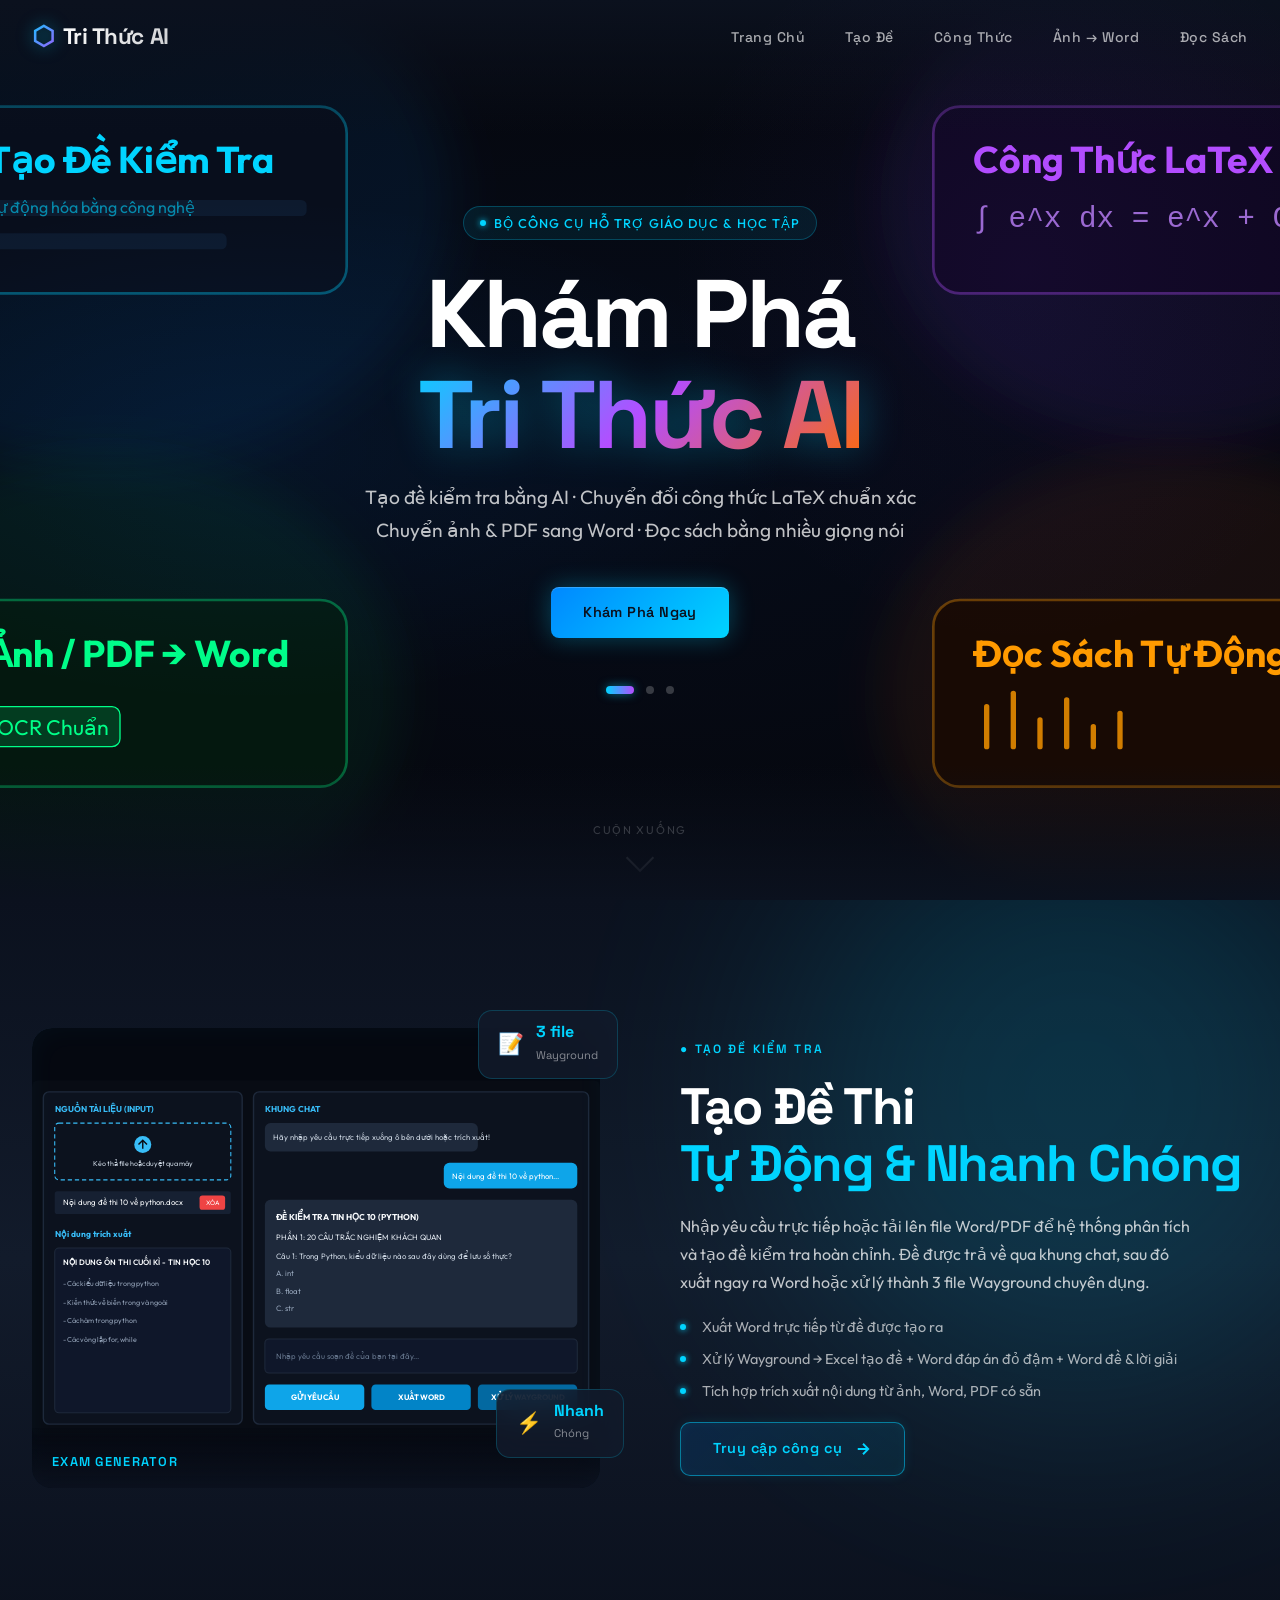
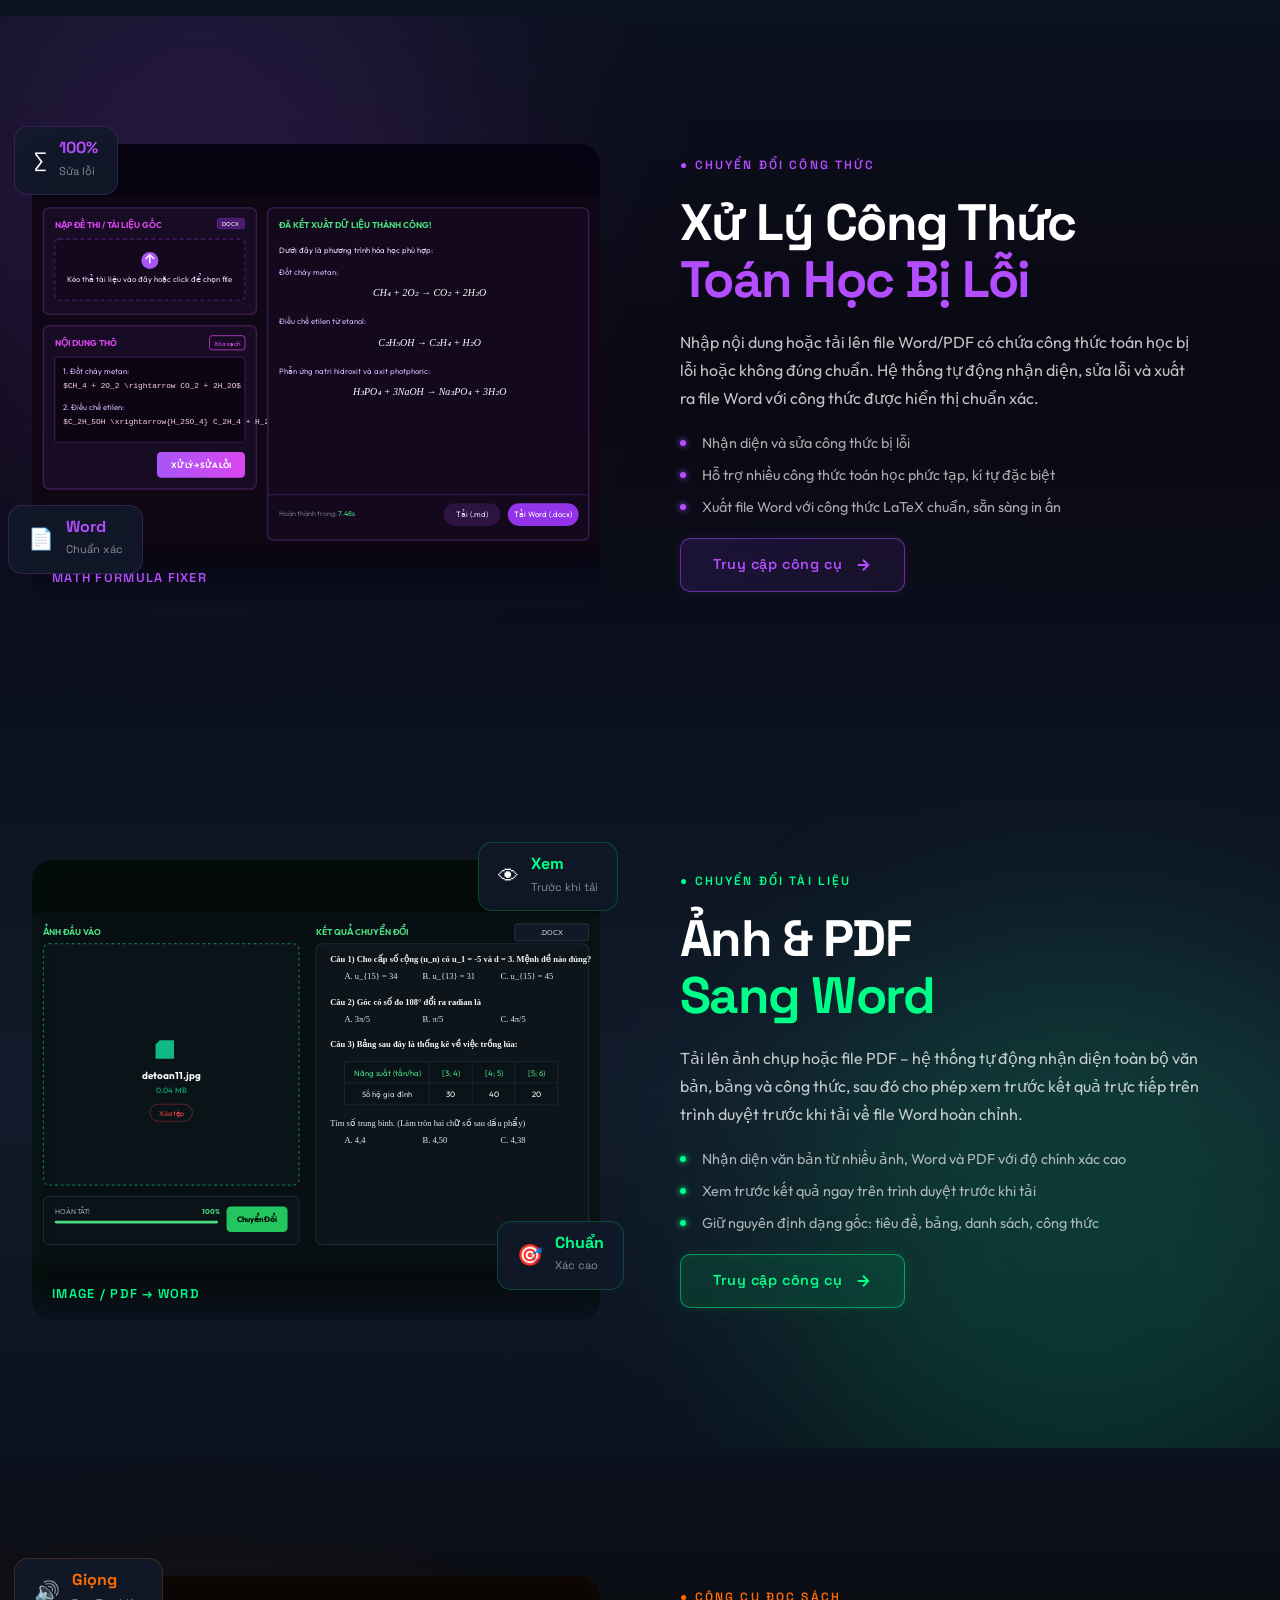
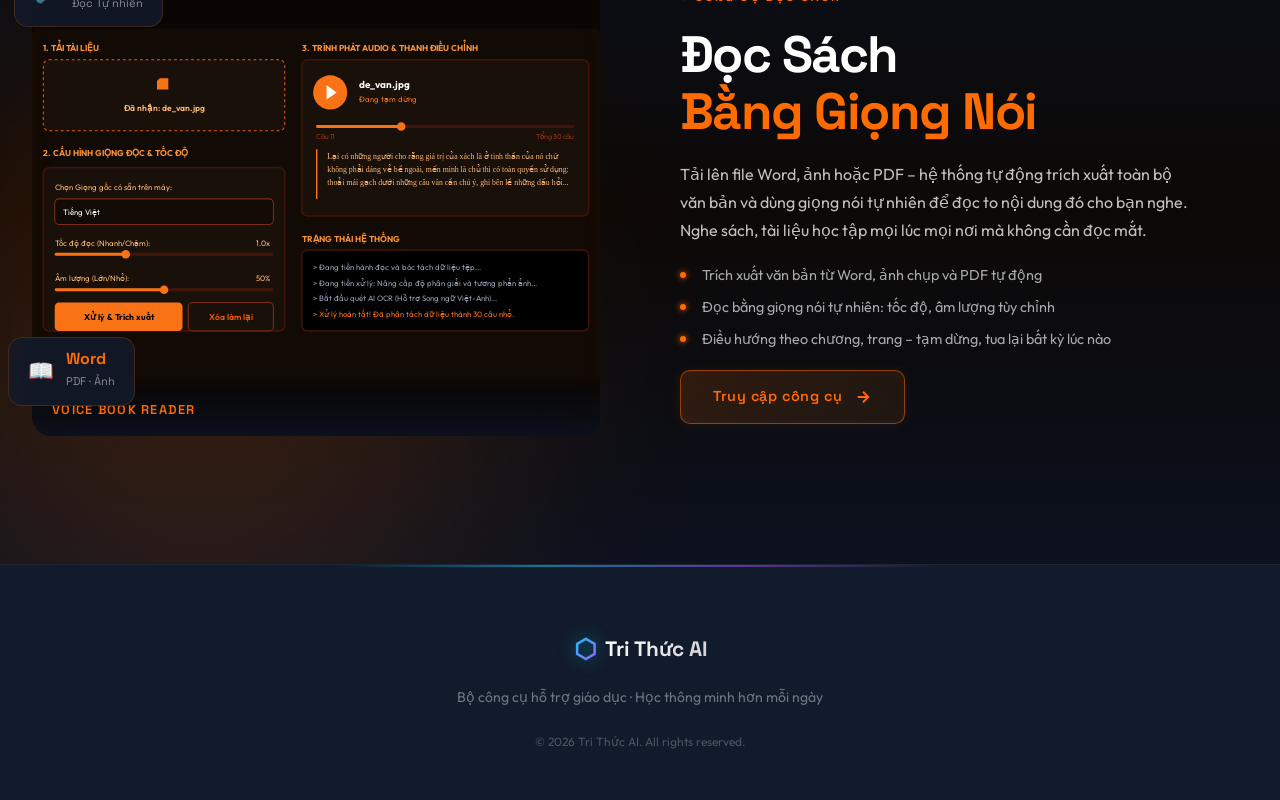
==== commit 54ec5158: "Update index.html" ====
--- a/index.html
+++ b/index.html
@@ -532,12 +532,6 @@
         <span class="logo-text">Tri Thức AI</span>
       </div>
       <p class="footer-tagline">Bộ công cụ hỗ trợ giáo dục · Học thông minh hơn mỗi ngày</p>
-      <div class="footer-links">
-        <a href="#" class="footer-link">Về chúng tôi</a>
-        <a href="#" class="footer-link">Liên hệ</a>
-        <a href="#" class="footer-link">Chính sách</a>
-        <a href="#" class="footer-link">Điều khoản</a>
-      </div>
       <p class="footer-copy">© 2026 Tri Thức AI. All rights reserved.</p>
     </div>
   </footer>
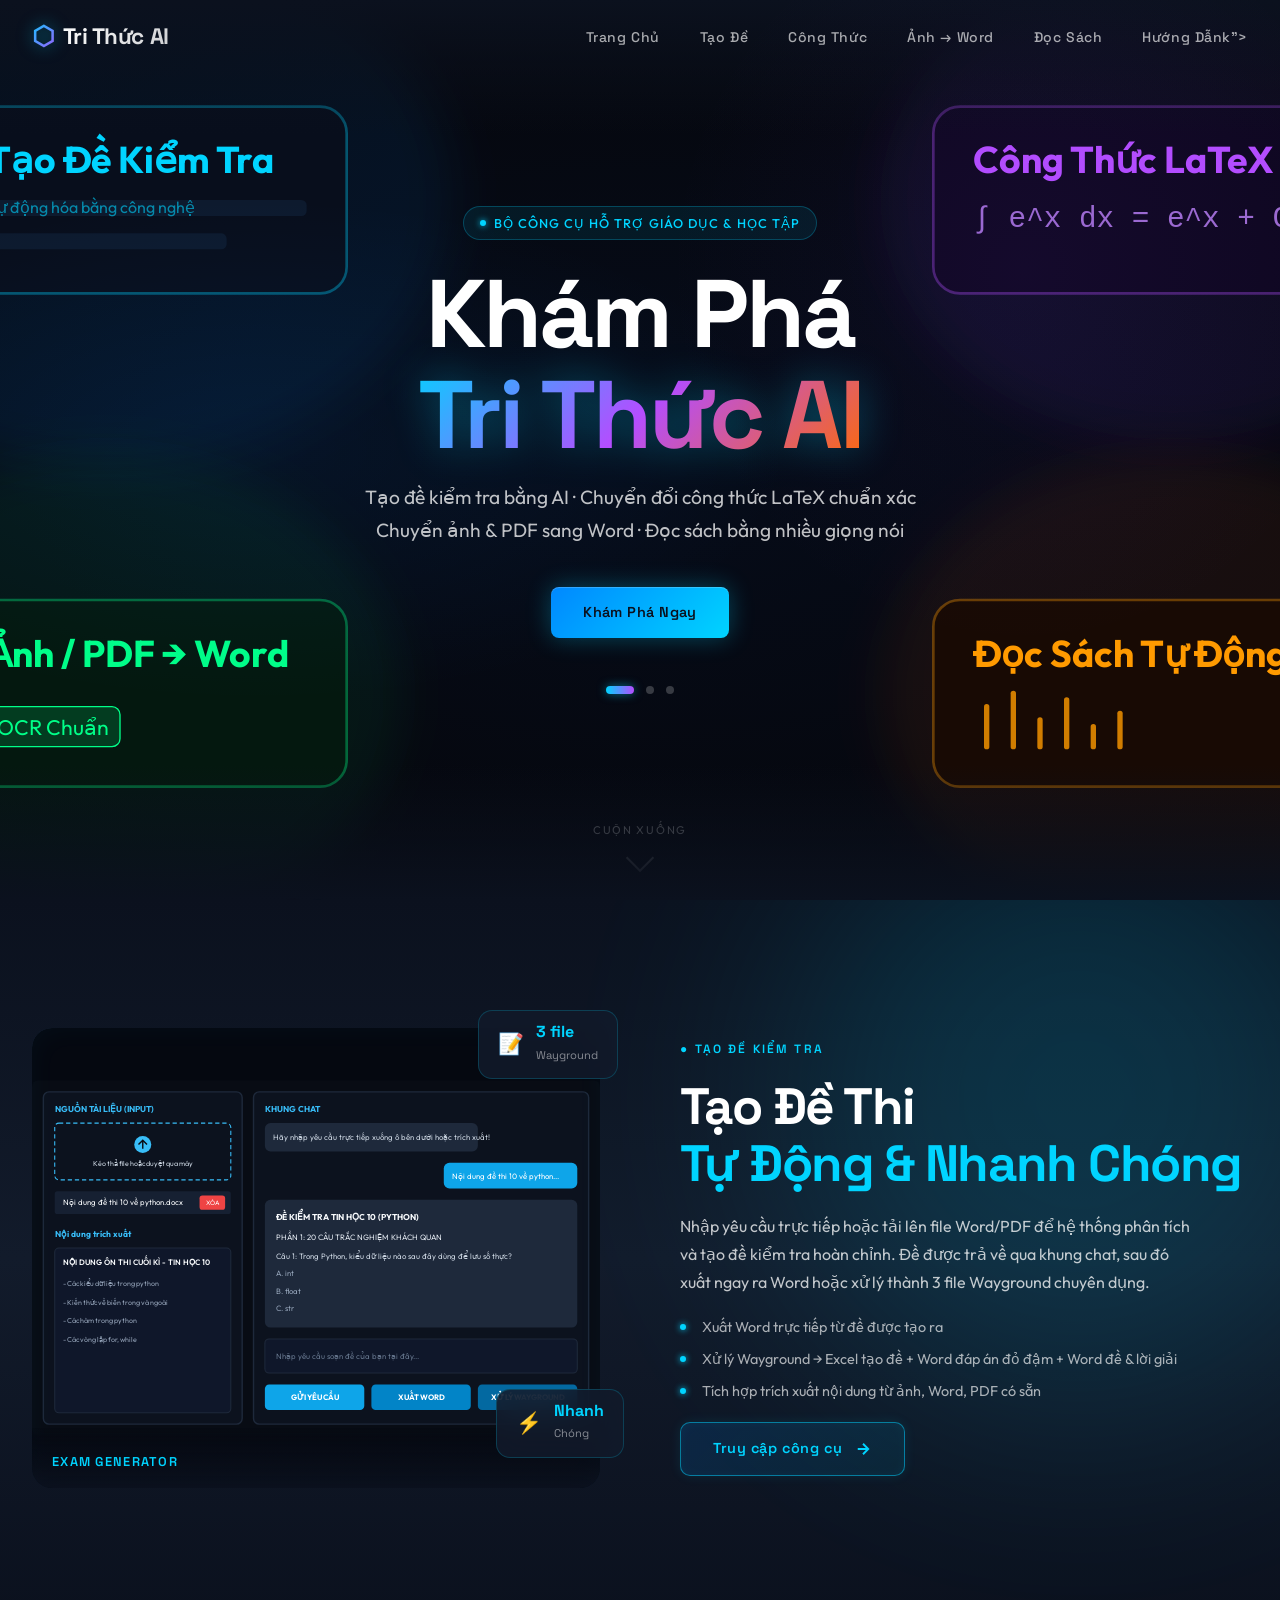
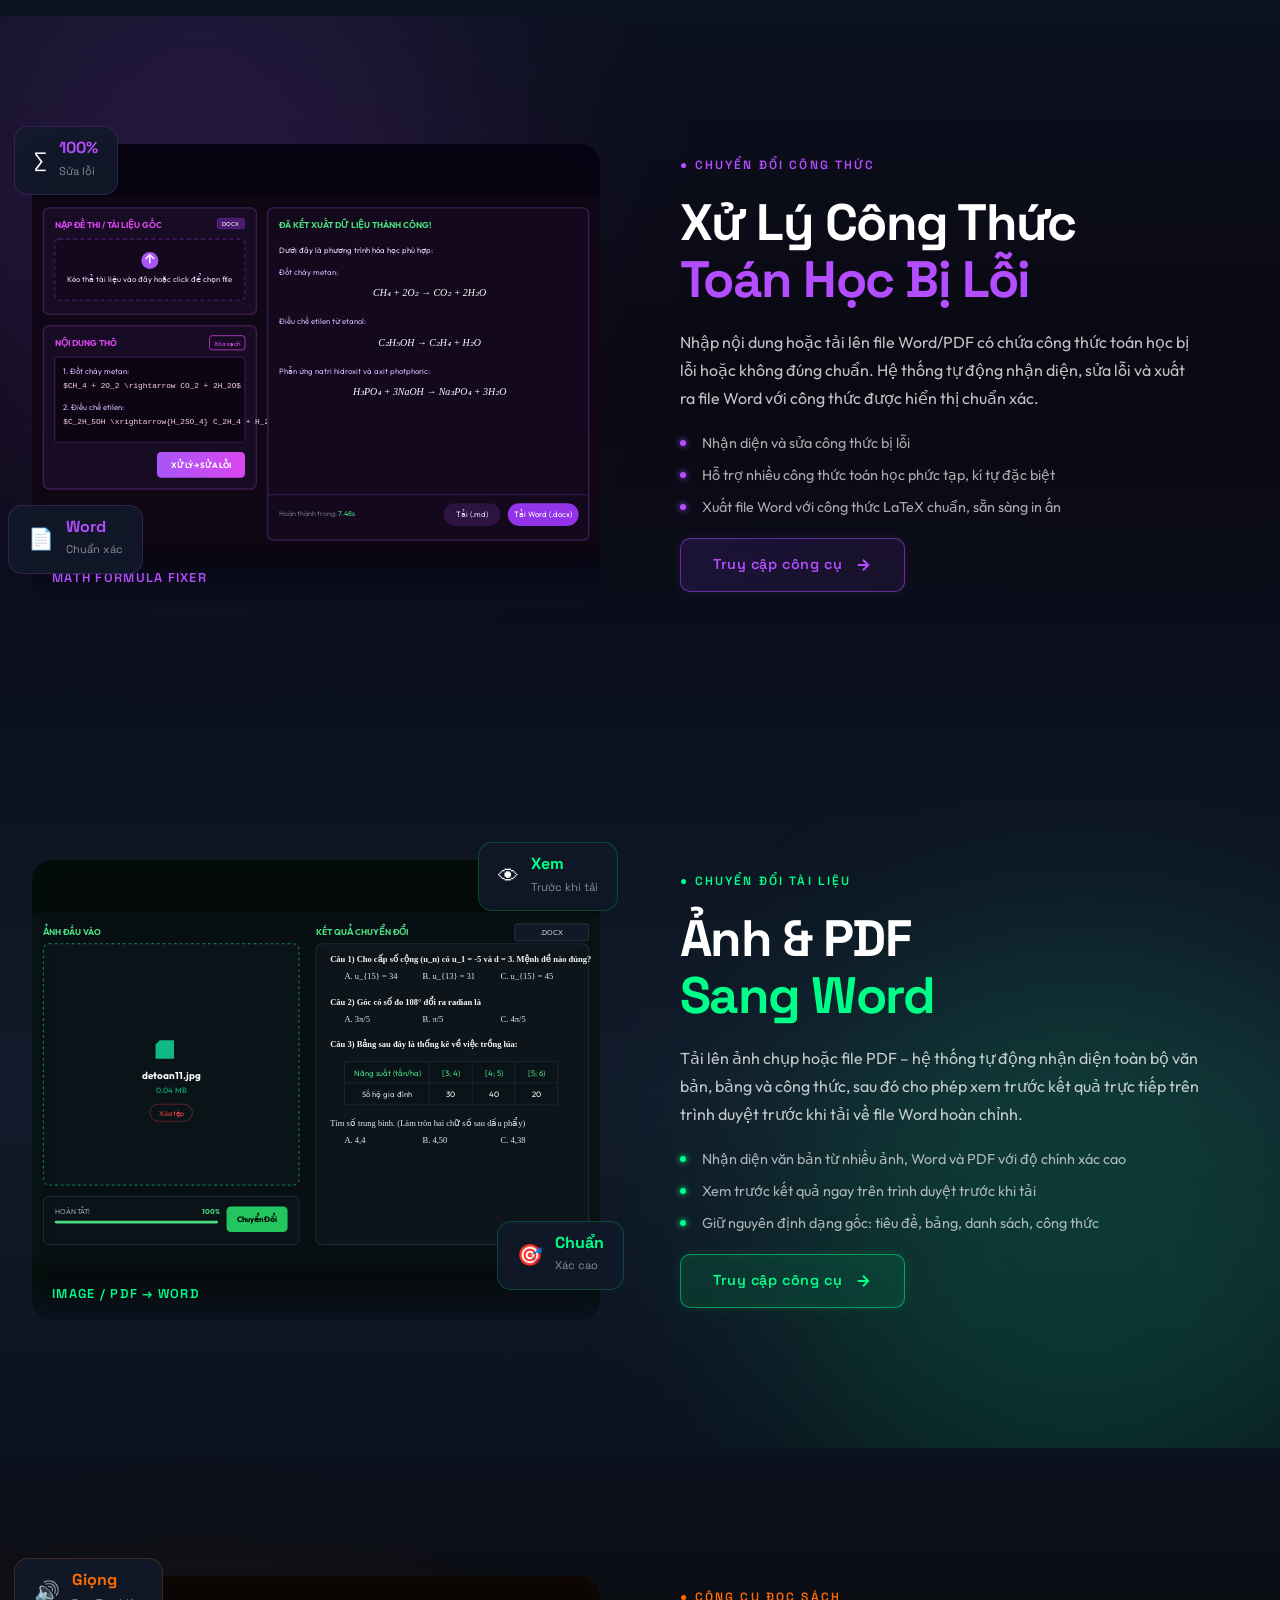
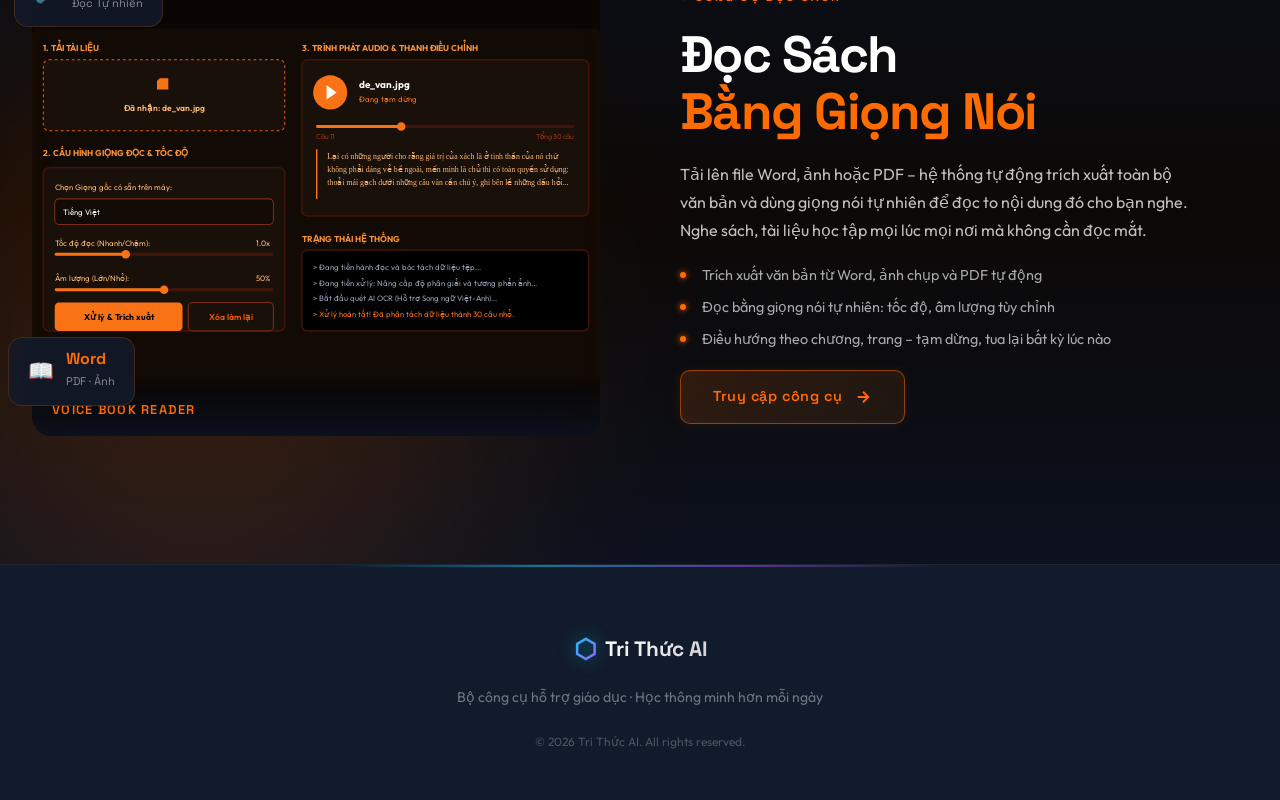
==== commit 1334f5dc: "Update index.html" ====
--- a/index.html
+++ b/index.html
@@ -25,6 +25,7 @@
         <li><a href="#section-purple" class="nav-link">Công Thức</a></li>
         <li><a href="#section-green"  class="nav-link">Ảnh → Word</a></li>
         <li><a href="#section-orange" class="nav-link">Đọc Sách</a></li>
+        <li><a href="" class="nav-link">Hướng Dẫnk"></a></li>
       </ul>
       <button class="nav-toggle" id="nav-toggle" aria-label="Toggle navigation">
         <span></span><span></span><span></span>
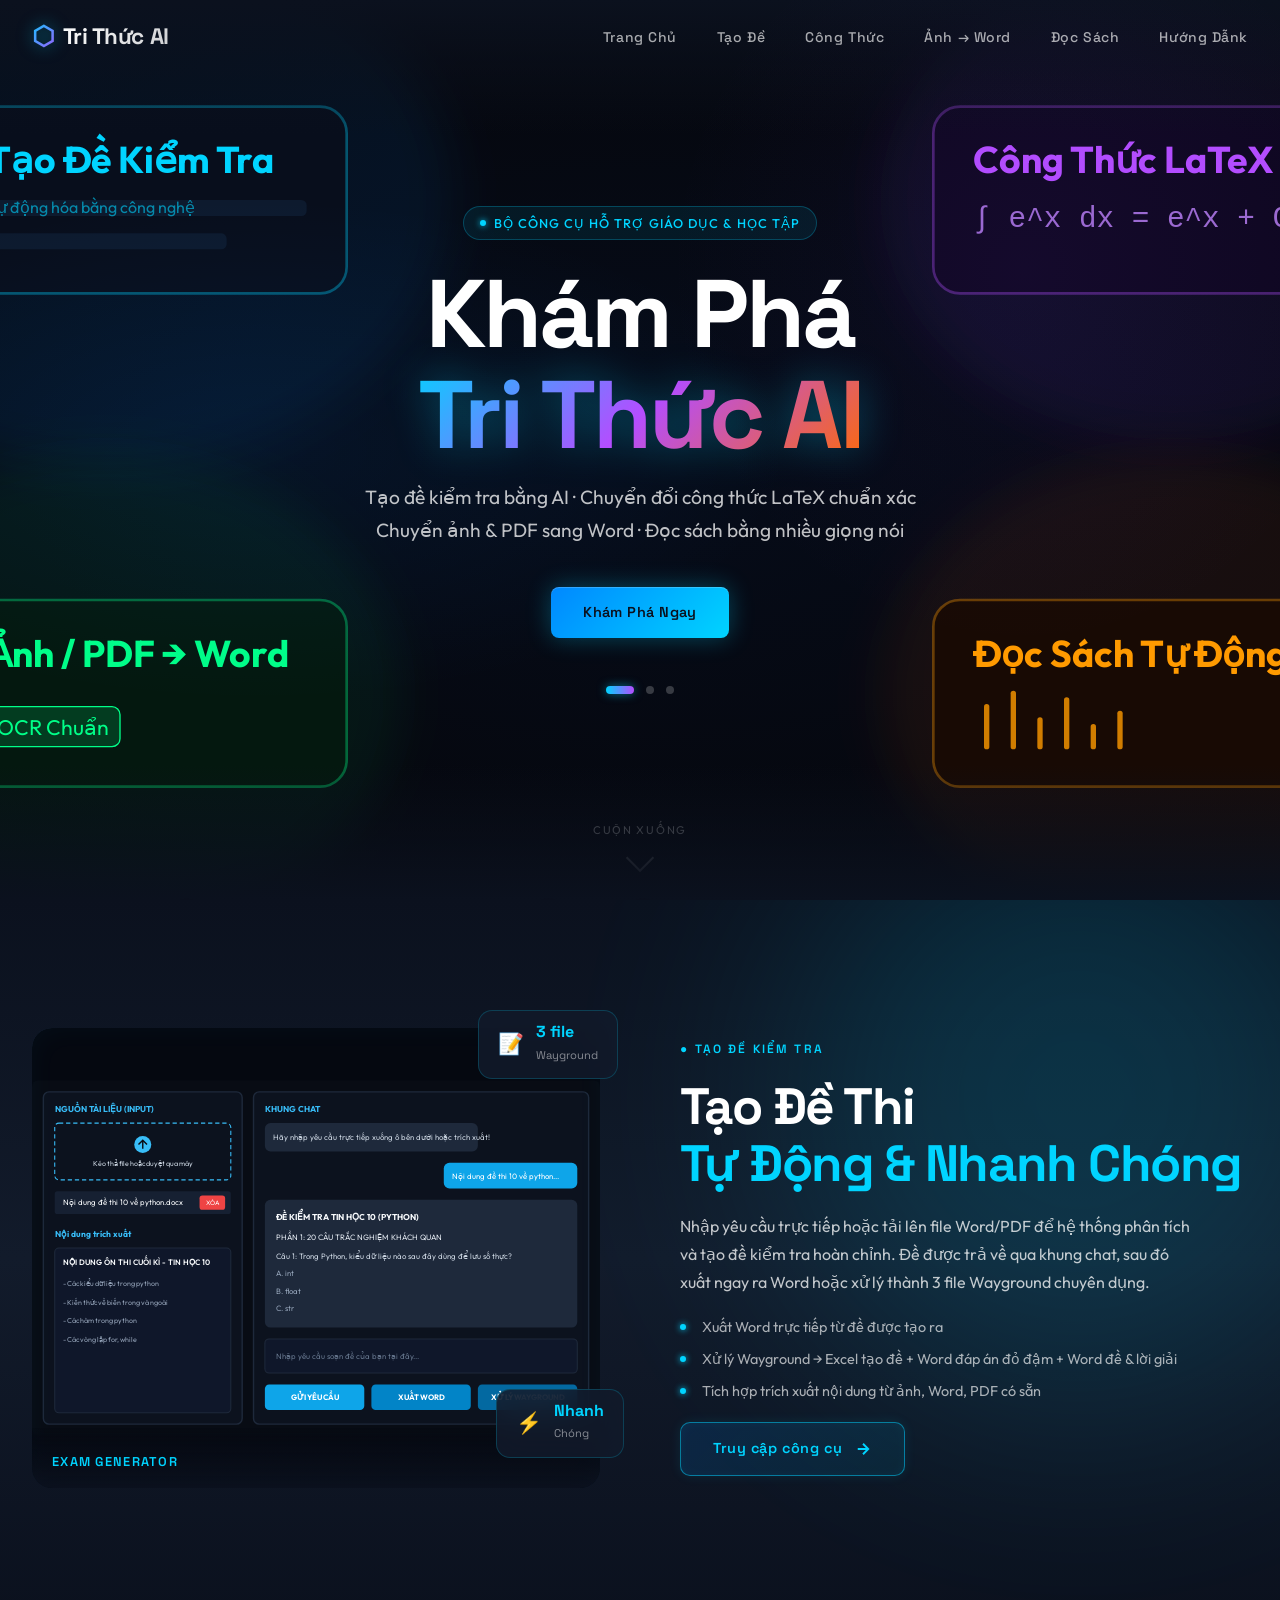
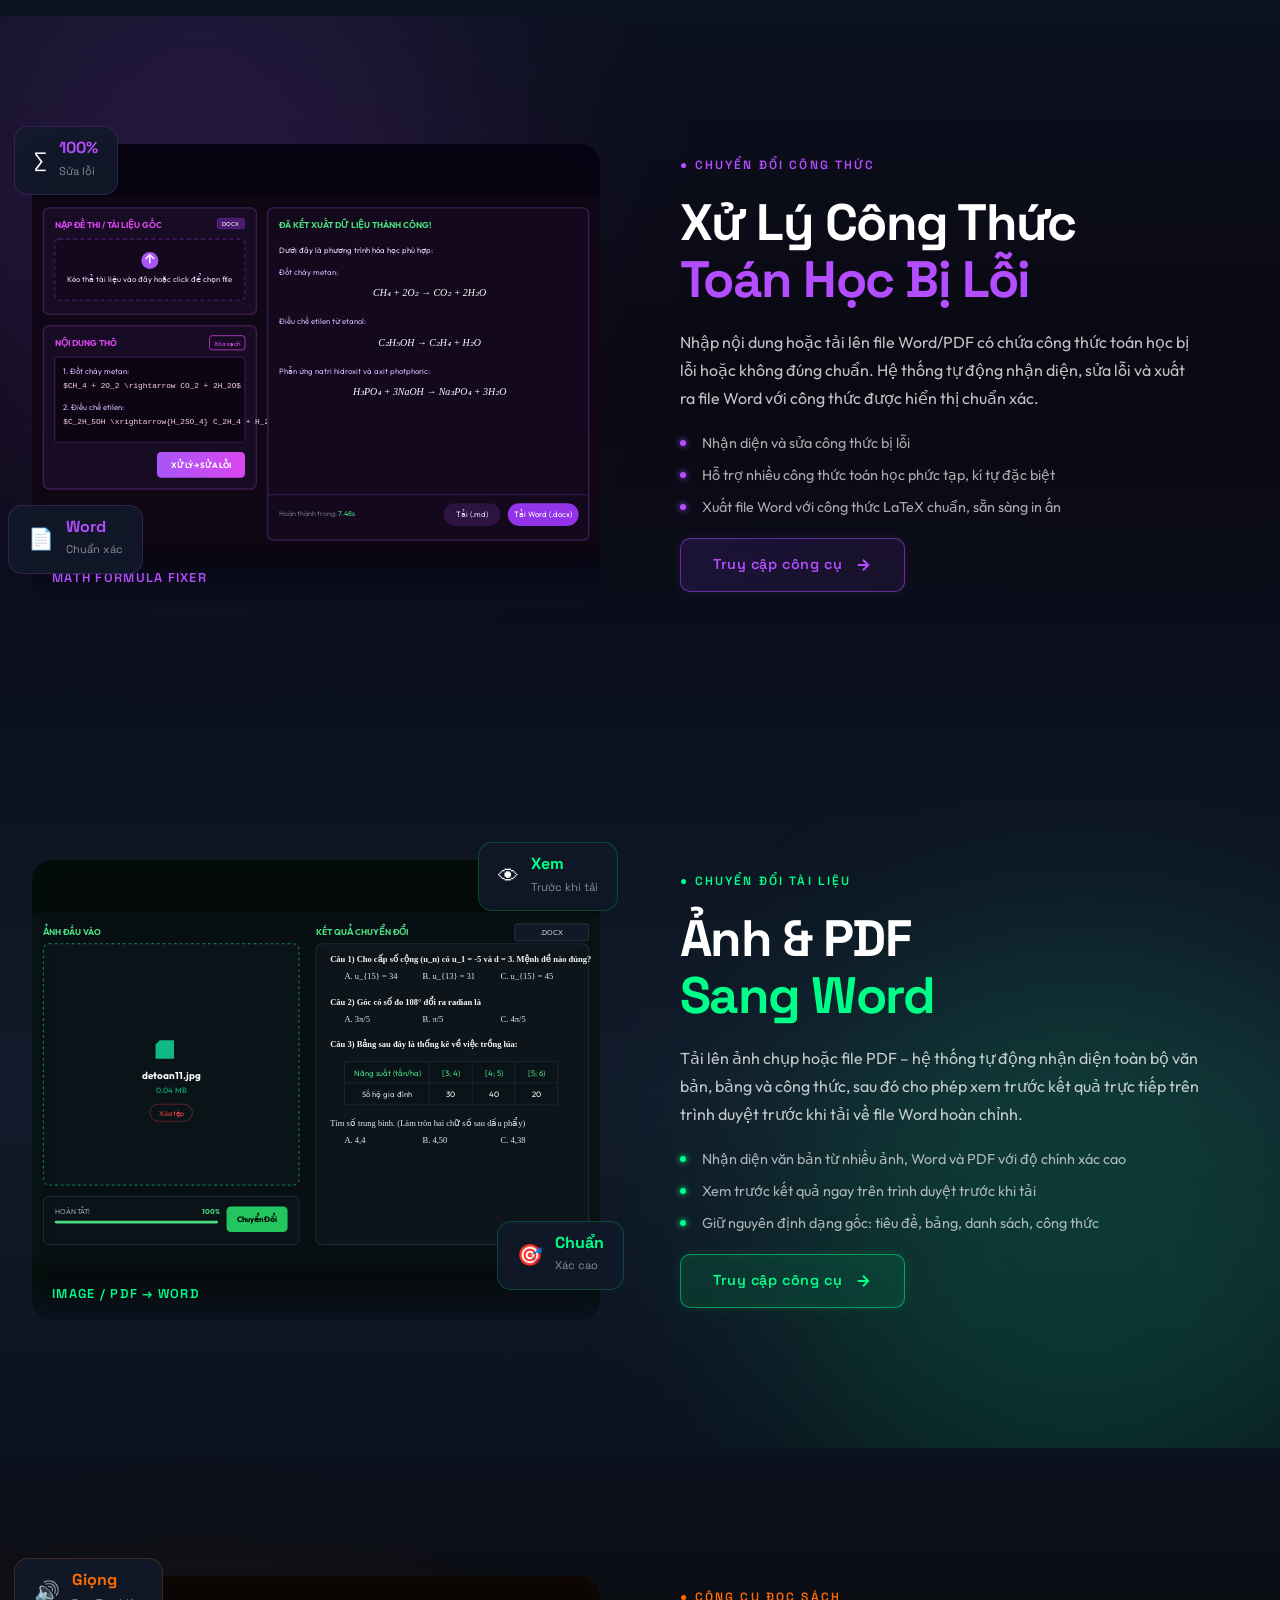
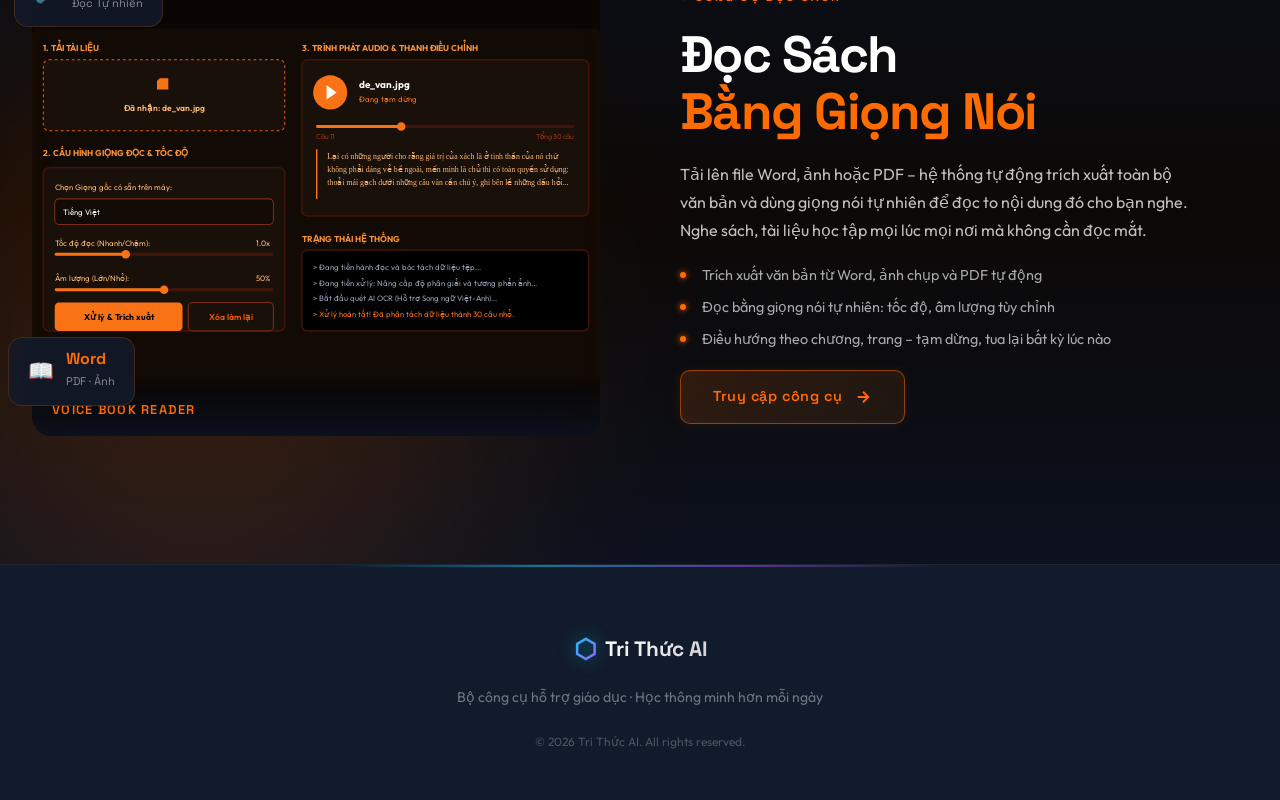
==== commit 0c44c61a: "Update index.html" ====
--- a/index.html
+++ b/index.html
@@ -25,7 +25,7 @@
         <li><a href="#section-purple" class="nav-link">Công Thức</a></li>
         <li><a href="#section-green"  class="nav-link">Ảnh → Word</a></li>
         <li><a href="#section-orange" class="nav-link">Đọc Sách</a></li>
-        <li><a href="" class="nav-link">Hướng Dẫnk"></a></li>
+        <li><a href="huongdan.html" class="nav-link">Hướng Dẫnk</a></li>
       </ul>
       <button class="nav-toggle" id="nav-toggle" aria-label="Toggle navigation">
         <span></span><span></span><span></span>
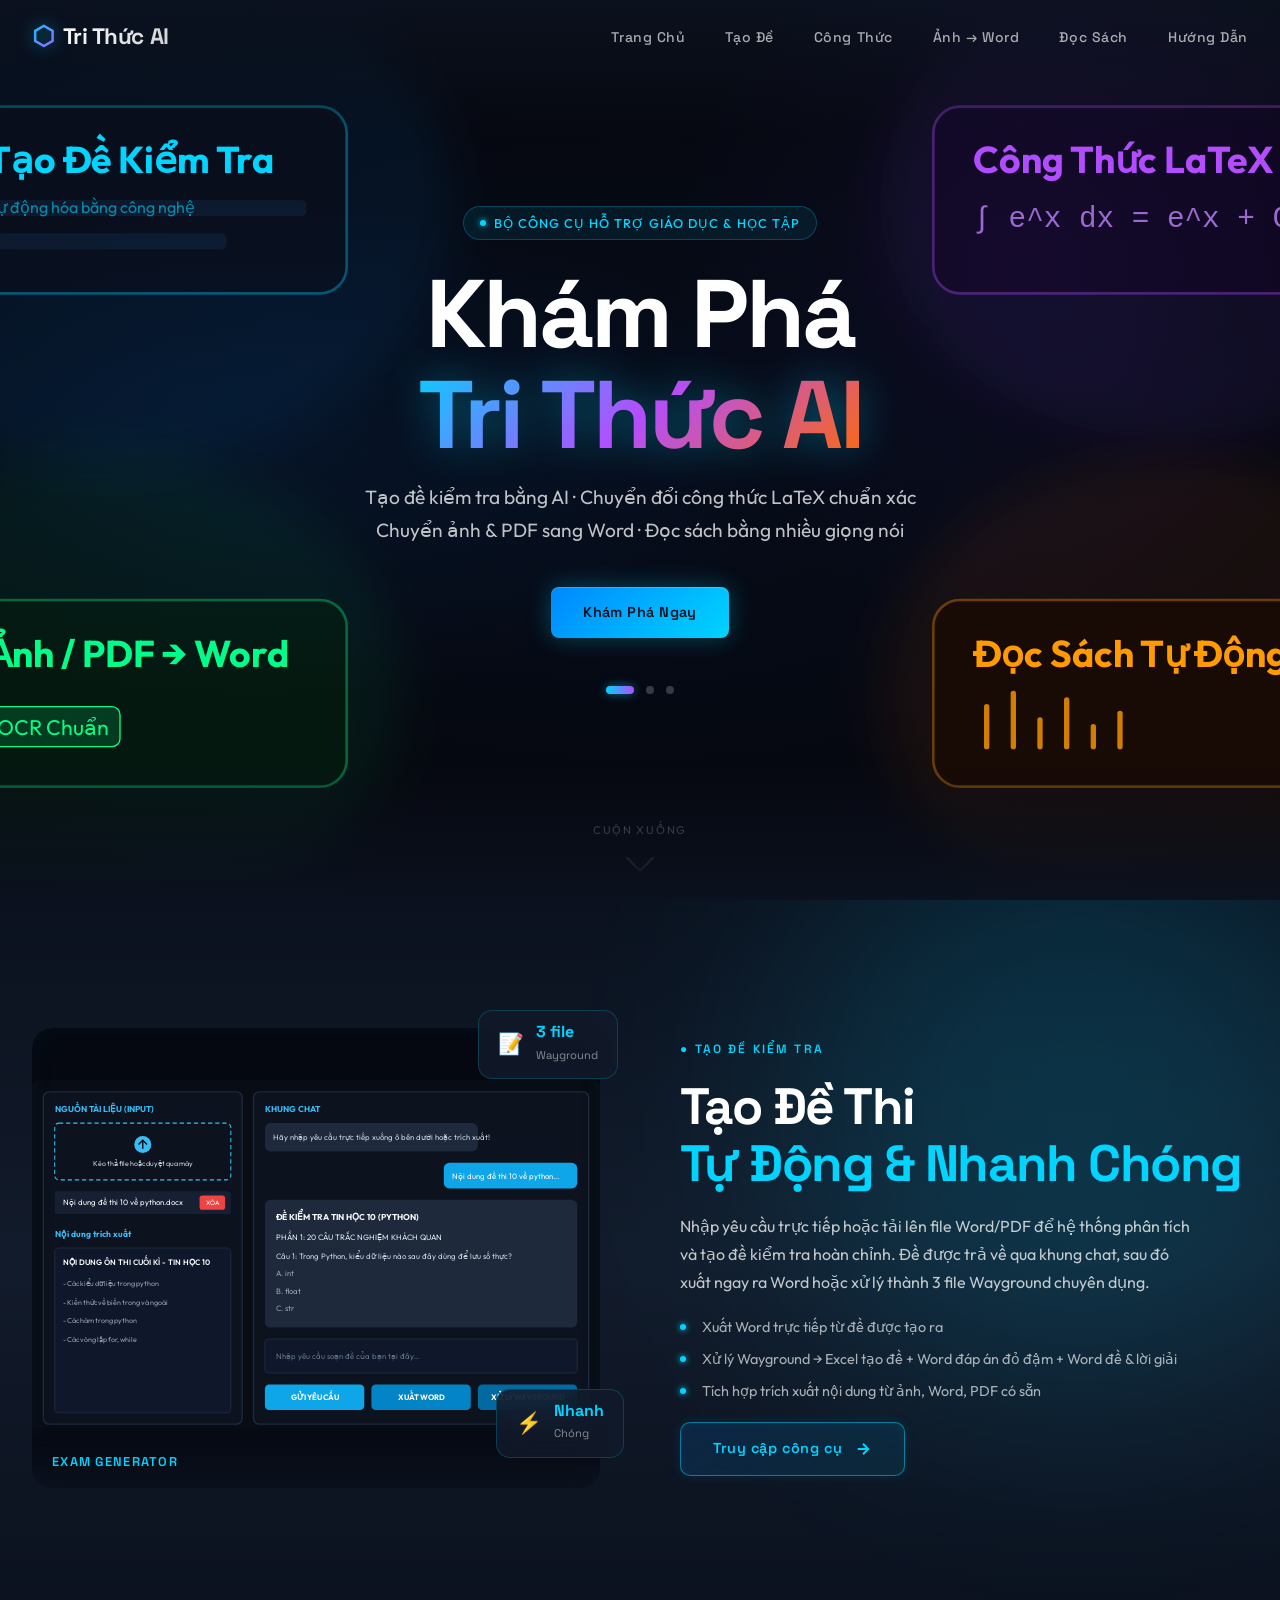
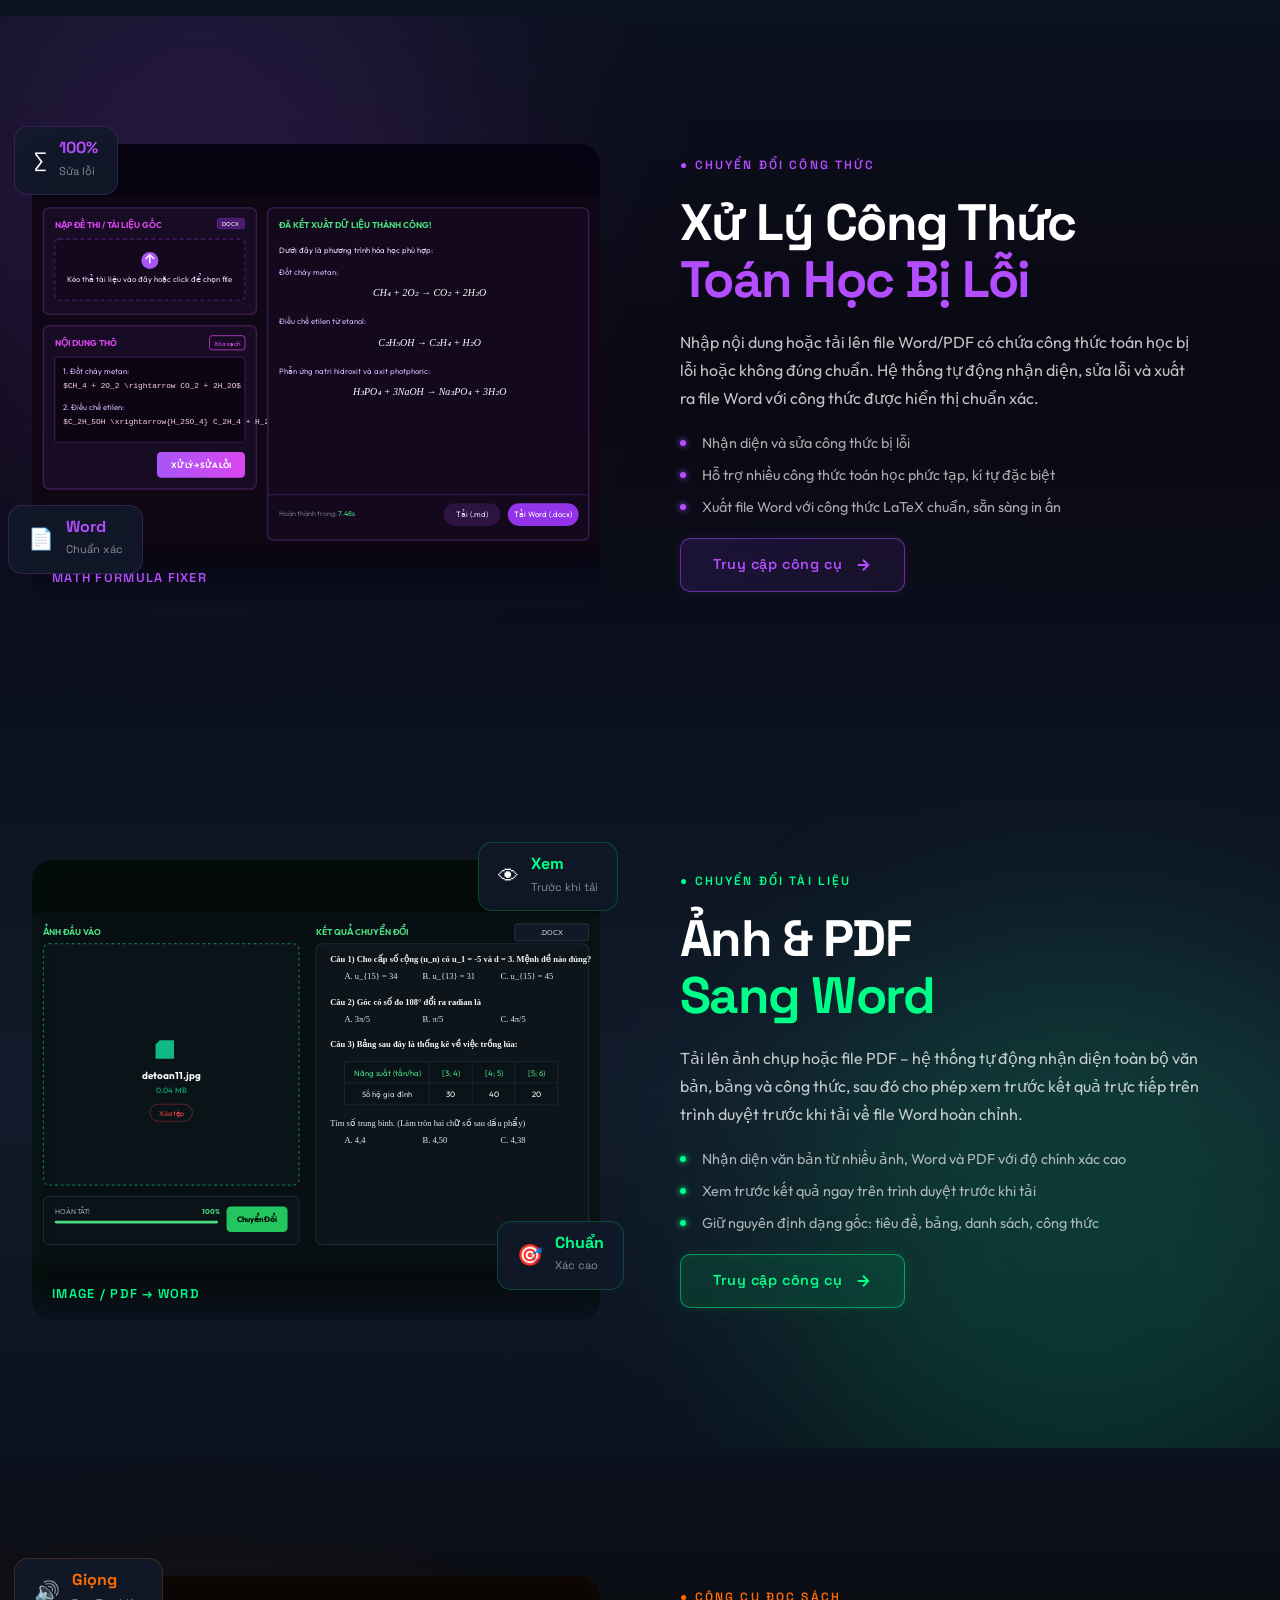
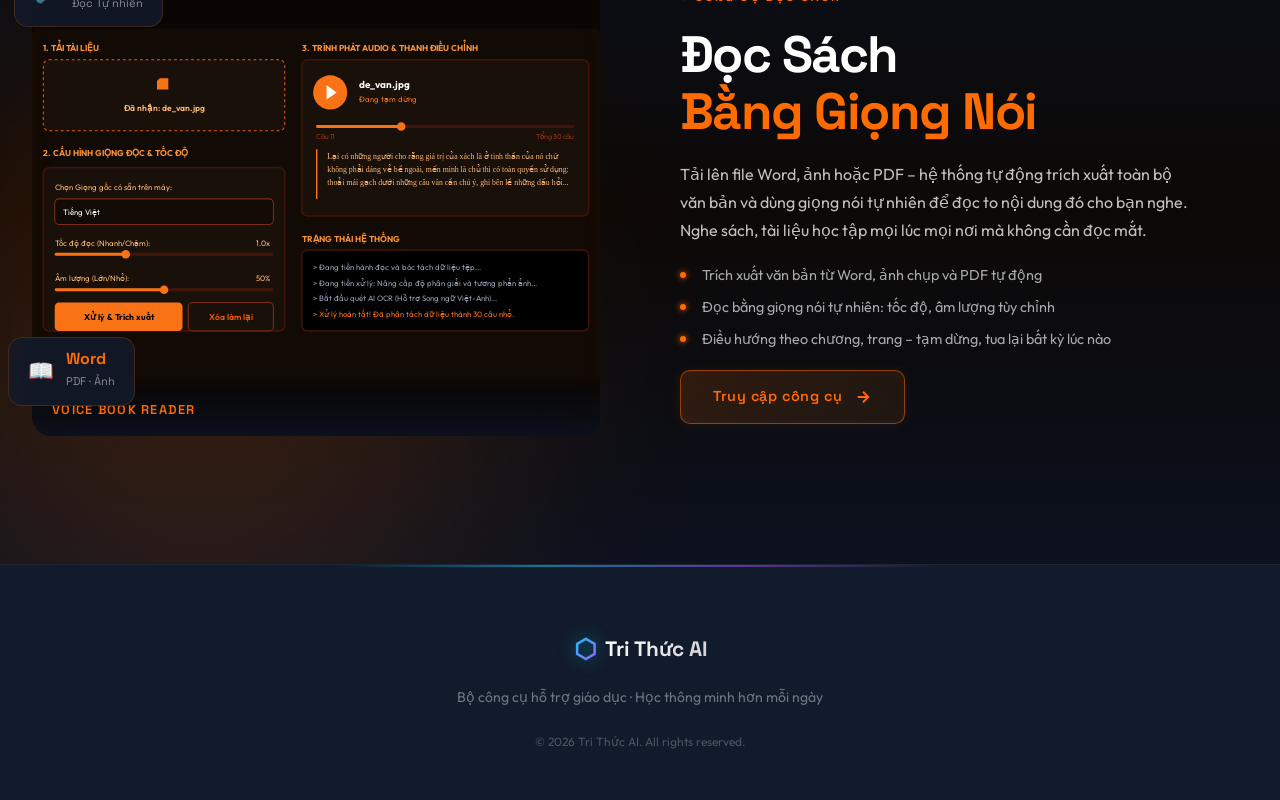
==== commit 635ff40f: "Update index.html" ====
--- a/index.html
+++ b/index.html
@@ -25,7 +25,7 @@
         <li><a href="#section-purple" class="nav-link">Công Thức</a></li>
         <li><a href="#section-green"  class="nav-link">Ảnh → Word</a></li>
         <li><a href="#section-orange" class="nav-link">Đọc Sách</a></li>
-        <li><a href="huongdan.html" class="nav-link">Hướng Dẫnk</a></li>
+        <li><a href="huongdan.html" class="nav-link">Hướng Dẫn</a></li>
       </ul>
       <button class="nav-toggle" id="nav-toggle" aria-label="Toggle navigation">
         <span></span><span></span><span></span>
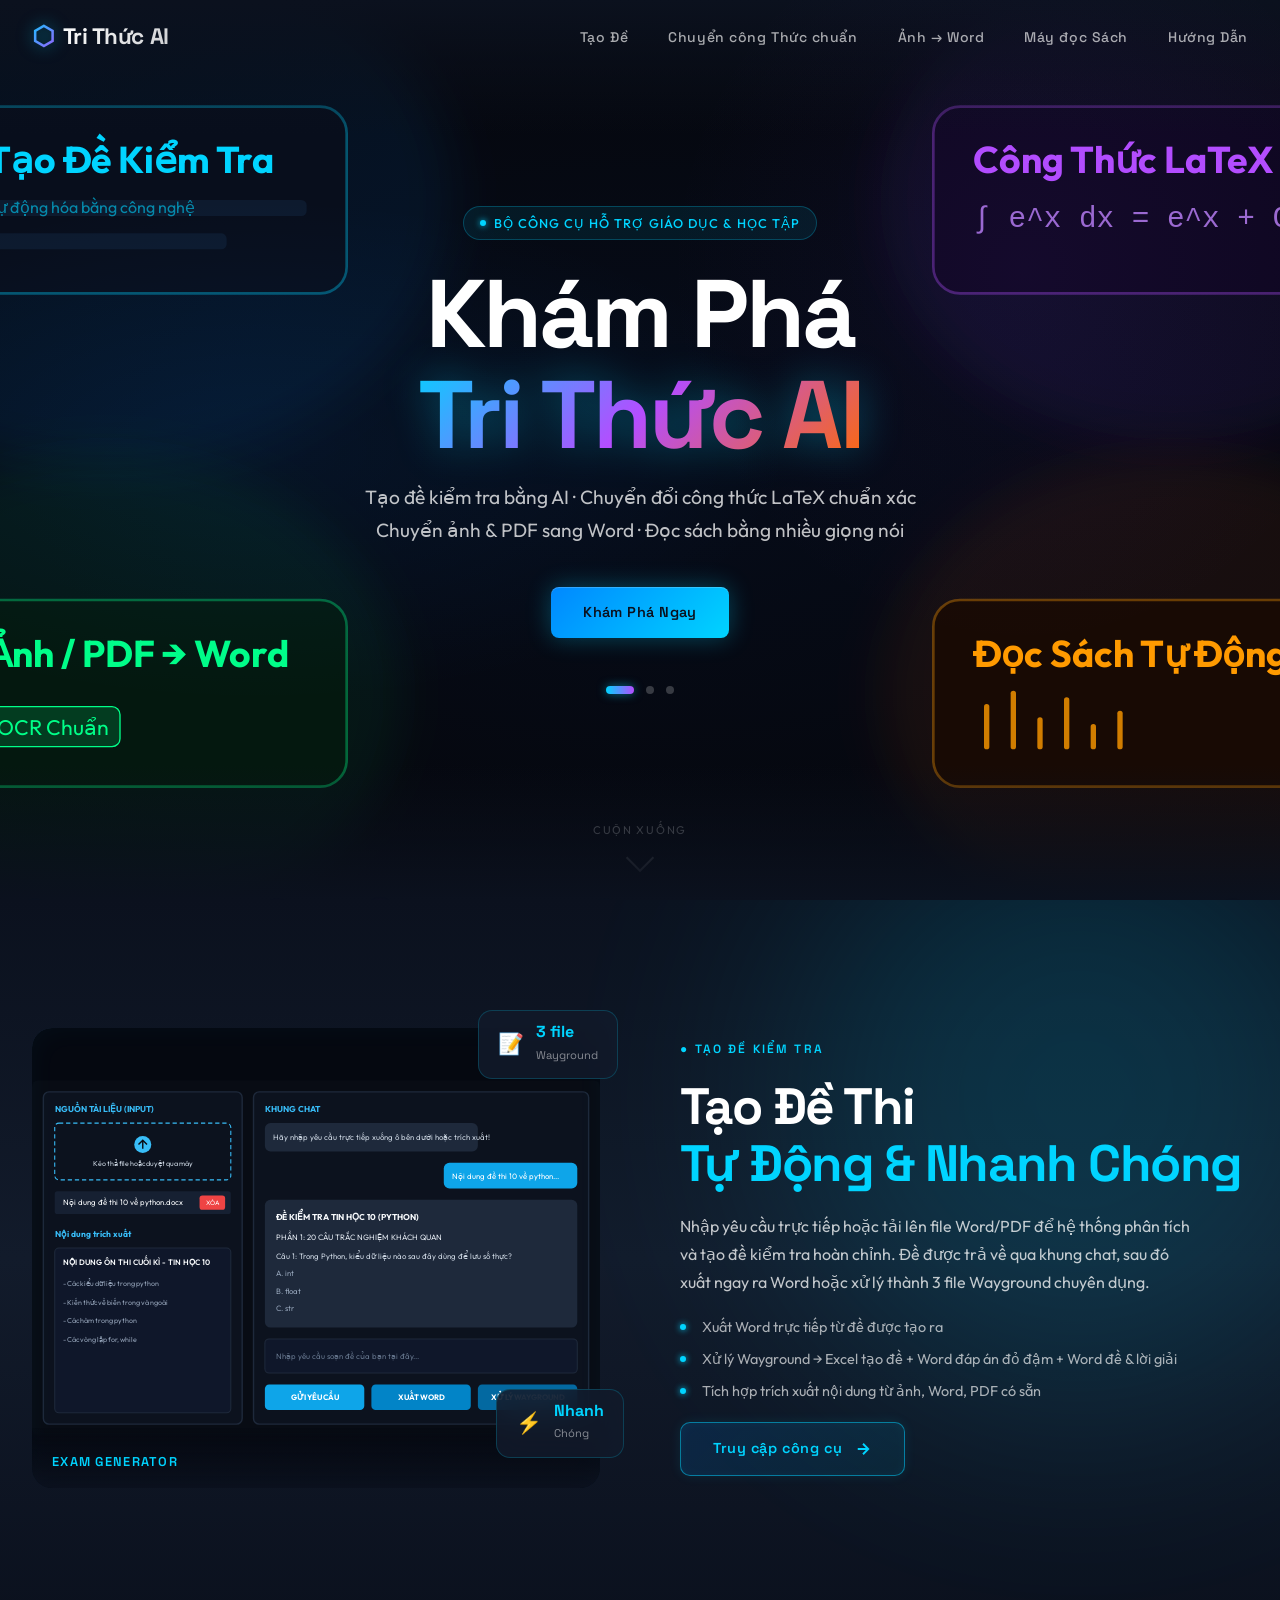
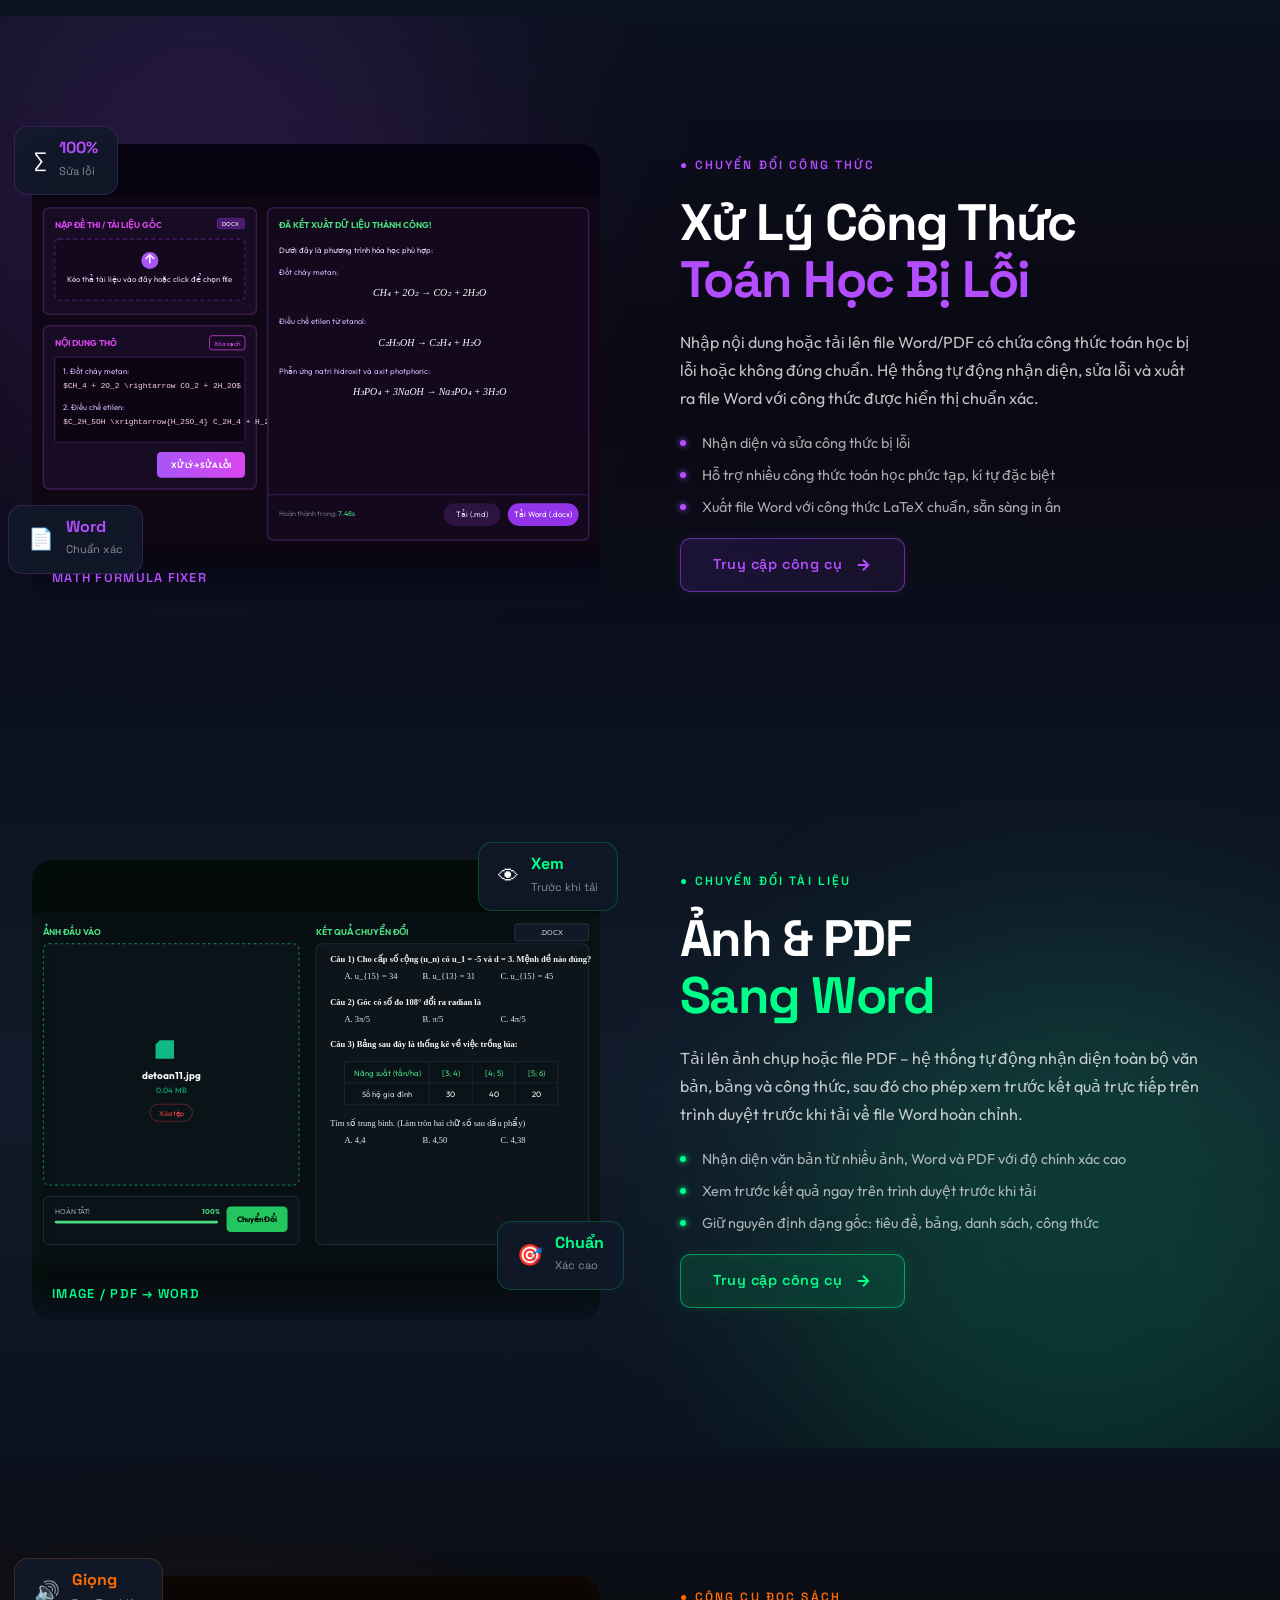
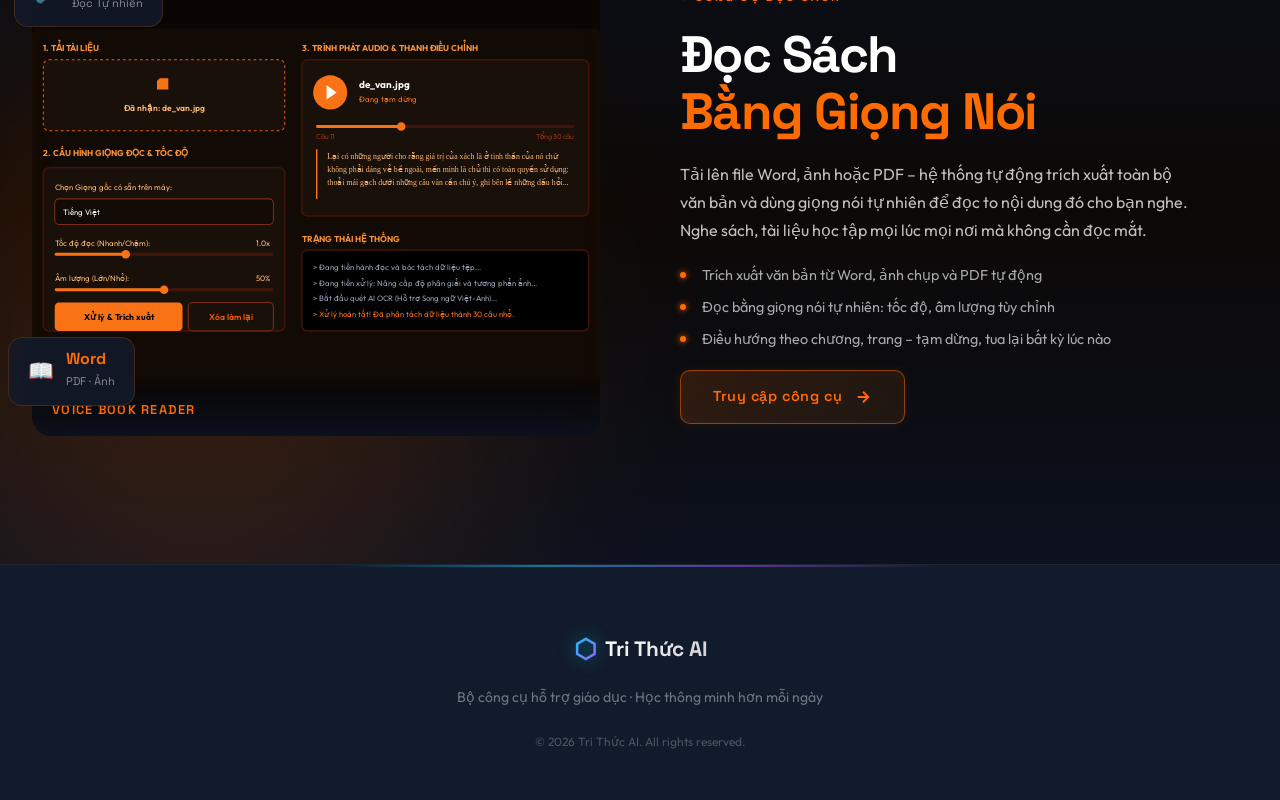
==== commit 38c5153f: "Update index.html" ====
--- a/index.html
+++ b/index.html
@@ -20,11 +20,10 @@
         <span class="logo-text">Tri Thức AI</span>
       </a>
       <ul class="nav-links" id="nav-links">
-        <li><a href="#hero"           class="nav-link">Trang Chủ</a></li>
         <li><a href="#section-blue"   class="nav-link">Tạo Đề</a></li>
-        <li><a href="#section-purple" class="nav-link">Công Thức</a></li>
+        <li><a href="#section-purple" class="nav-link">Chuyển công Thức chuẩn</a></li>
         <li><a href="#section-green"  class="nav-link">Ảnh → Word</a></li>
-        <li><a href="#section-orange" class="nav-link">Đọc Sách</a></li>
+        <li><a href="#section-orange" class="nav-link">Máy đọc Sách</a></li>
         <li><a href="huongdan.html" class="nav-link">Hướng Dẫn</a></li>
       </ul>
       <button class="nav-toggle" id="nav-toggle" aria-label="Toggle navigation">
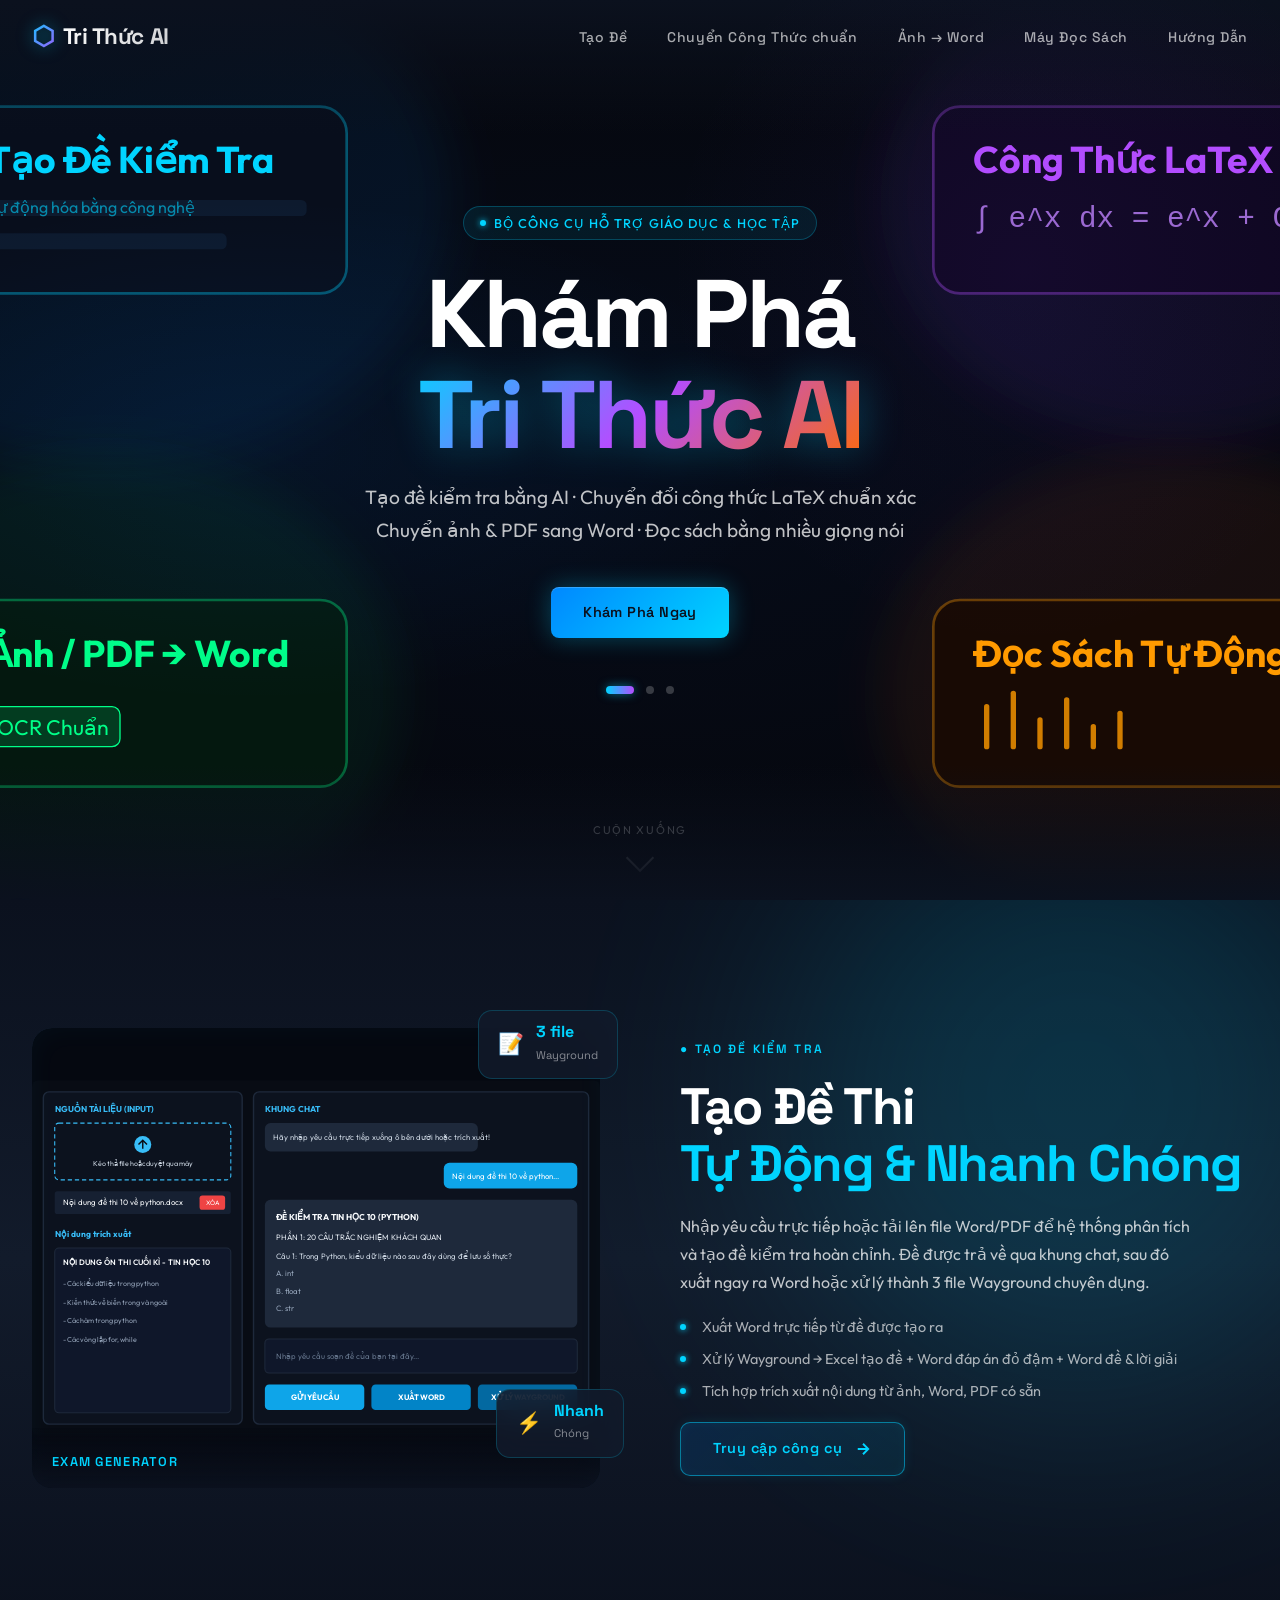
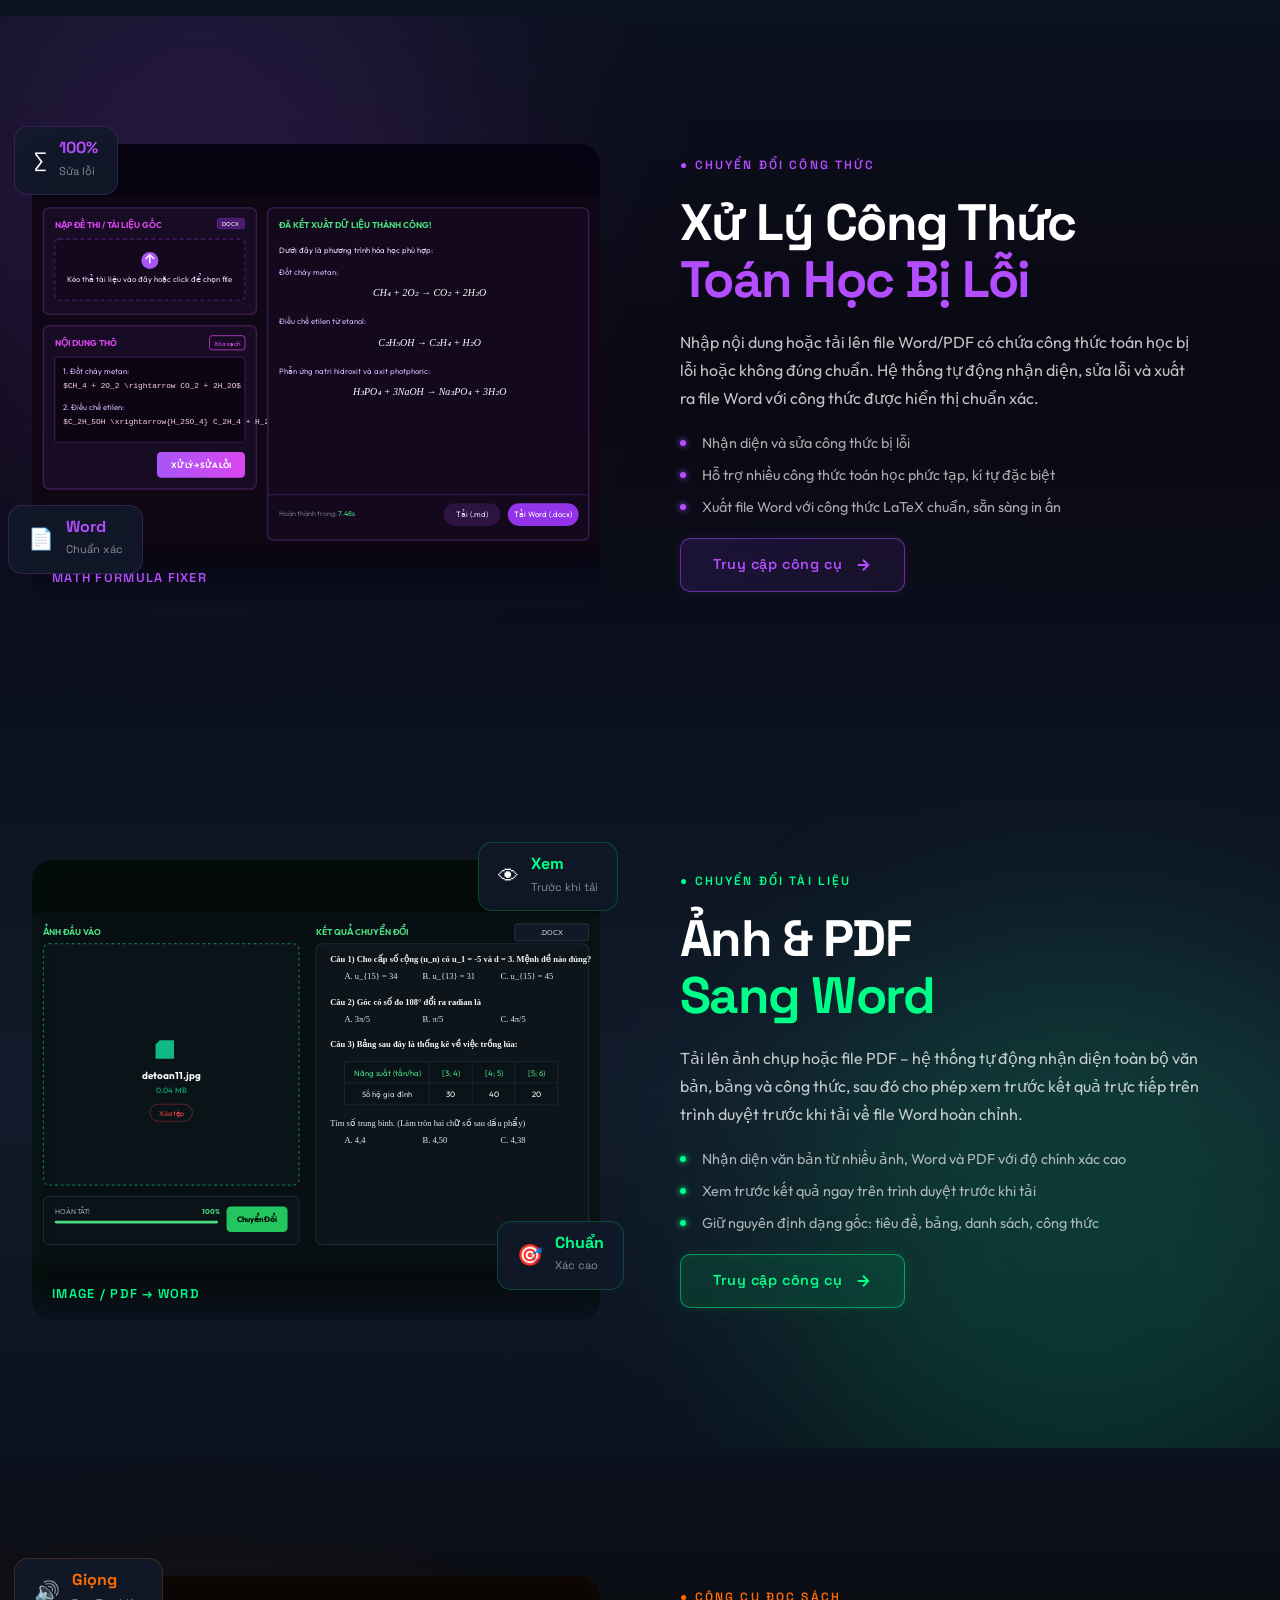
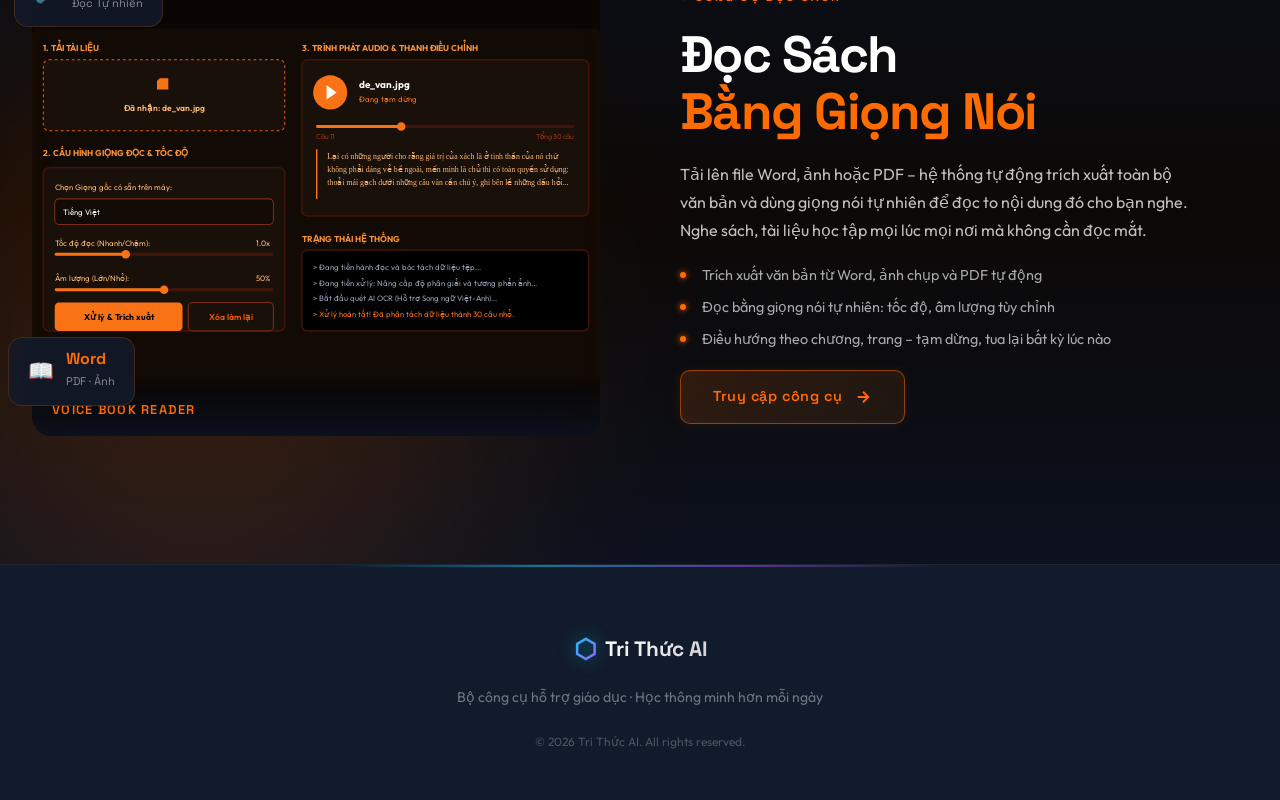
==== commit 596b0f94: "Update index.html" ====
--- a/index.html
+++ b/index.html
@@ -21,9 +21,9 @@
       </a>
       <ul class="nav-links" id="nav-links">
         <li><a href="#section-blue"   class="nav-link">Tạo Đề</a></li>
-        <li><a href="#section-purple" class="nav-link">Chuyển công Thức chuẩn</a></li>
+        <li><a href="#section-purple" class="nav-link">Chuyển Công Thức chuẩn</a></li>
         <li><a href="#section-green"  class="nav-link">Ảnh → Word</a></li>
-        <li><a href="#section-orange" class="nav-link">Máy đọc Sách</a></li>
+        <li><a href="#section-orange" class="nav-link">Máy Đọc Sách</a></li>
         <li><a href="huongdan.html" class="nav-link">Hướng Dẫn</a></li>
       </ul>
       <button class="nav-toggle" id="nav-toggle" aria-label="Toggle navigation">
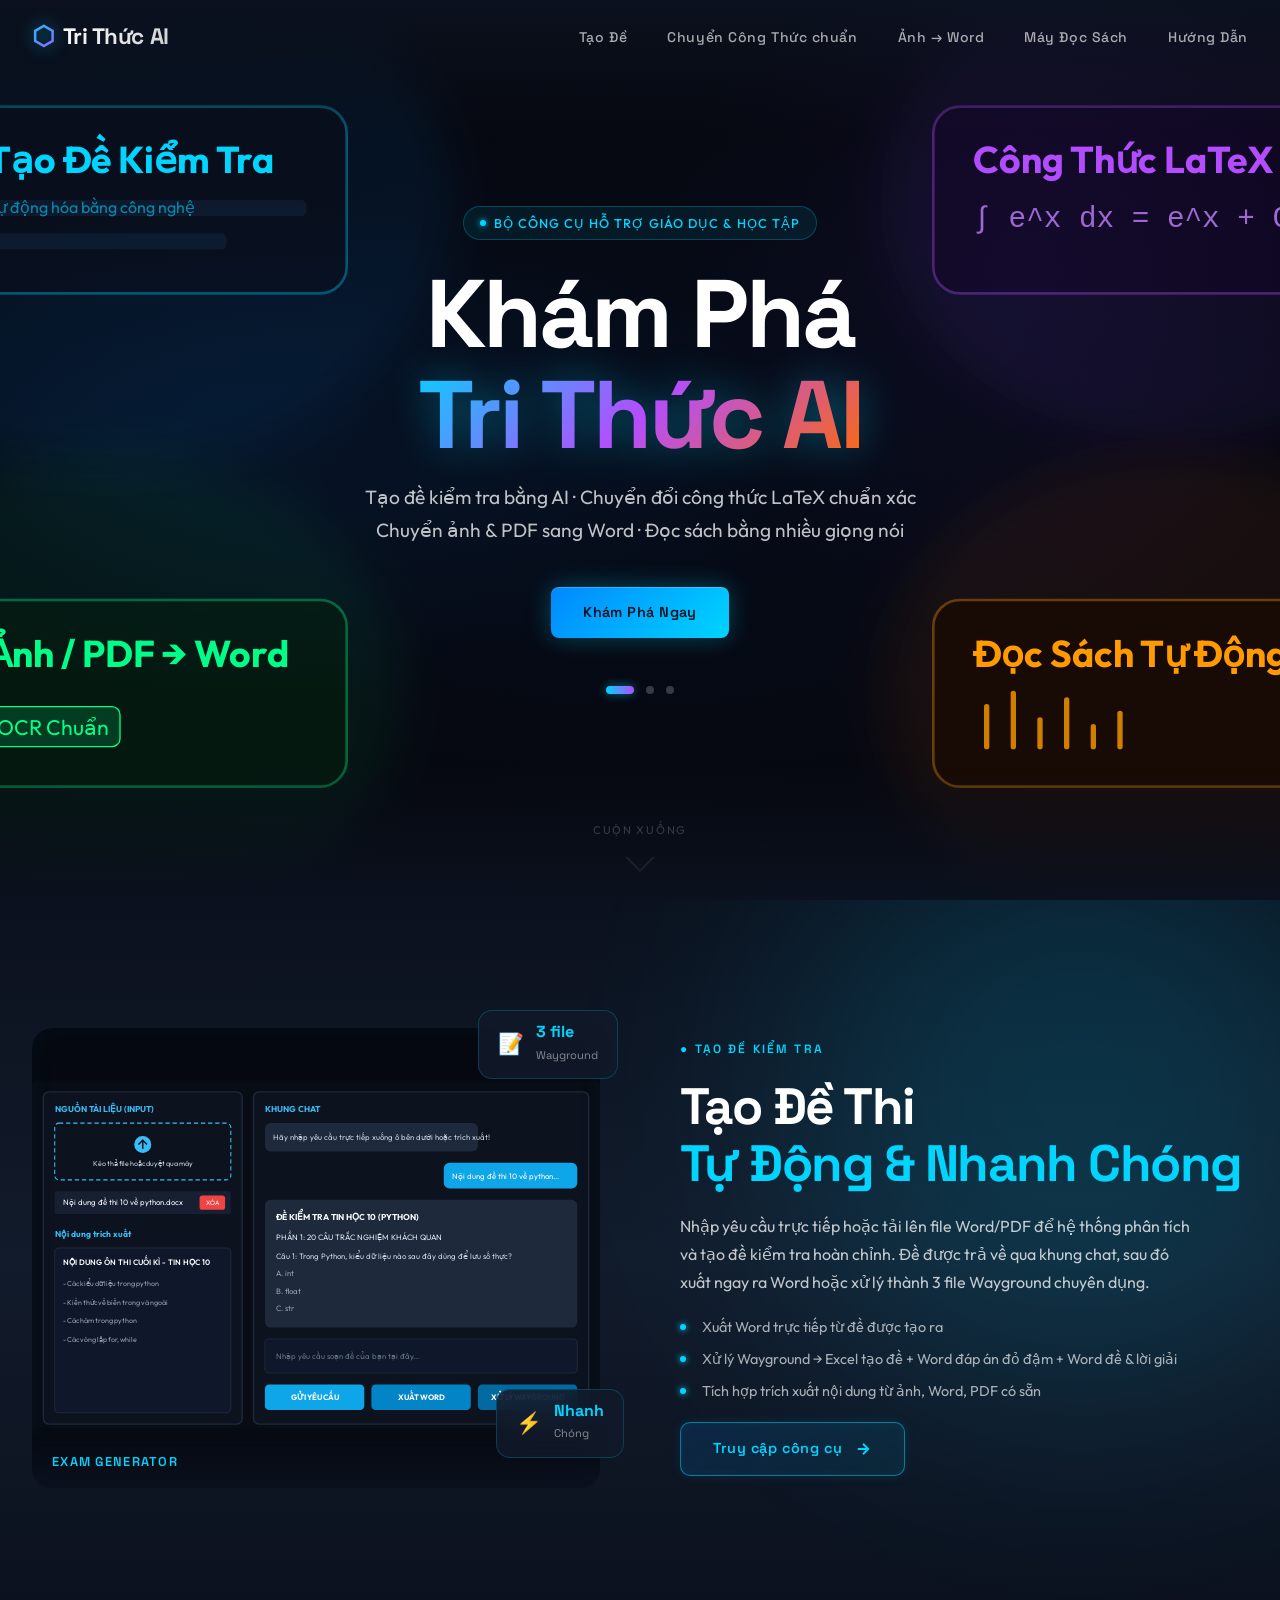
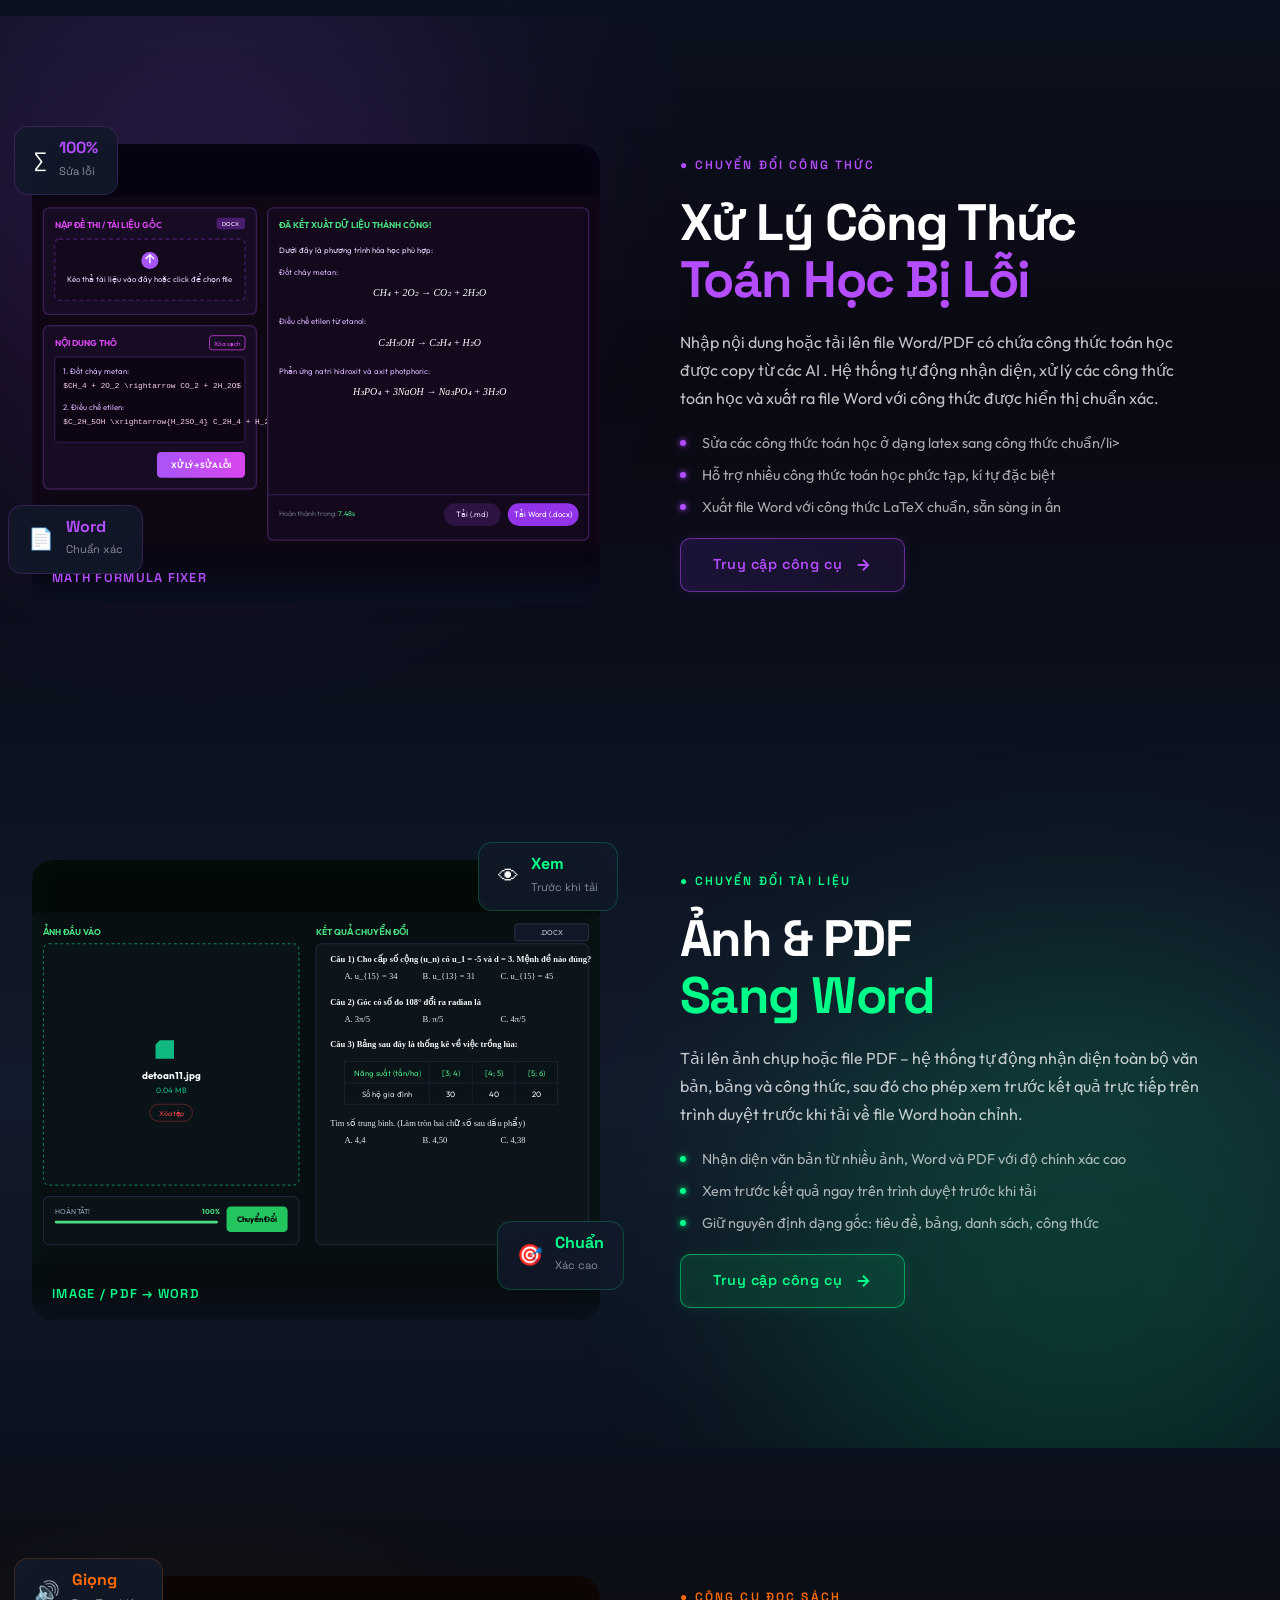
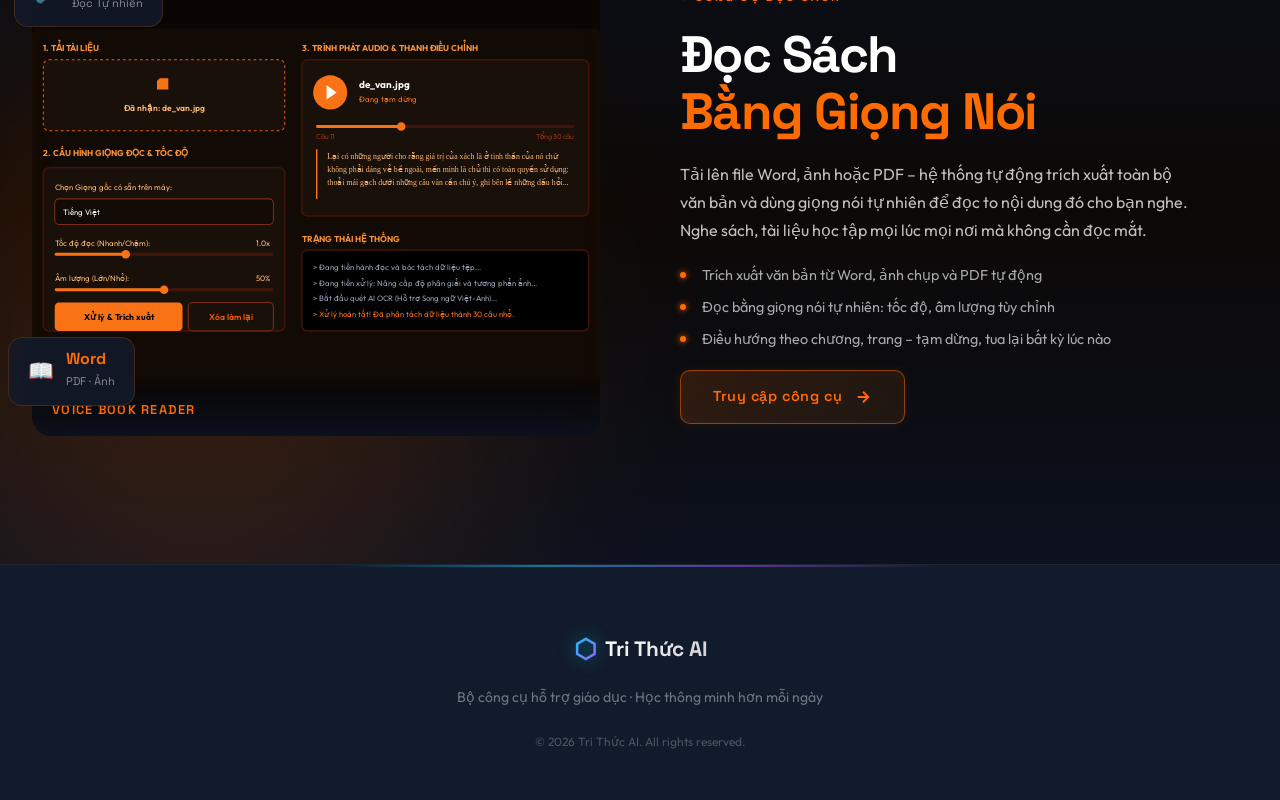
==== commit 5fbed023: "Update index.html" ====
--- a/index.html
+++ b/index.html
@@ -268,11 +268,11 @@
         <h2 class="section-title title-purple">Xử Lý Công Thức<br /><span>Toán Học Bị Lỗi</span></h2>
         <p class="section-desc">
           Nhập nội dung hoặc tải lên file Word/PDF có chứa công thức toán học
-          bị lỗi hoặc không đúng chuẩn. Hệ thống tự động nhận diện,
-          sửa lỗi và xuất ra file Word với công thức được hiển thị chuẩn xác.
+          được copy từ các AI . Hệ thống tự động nhận diện,
+          xử lý các công thức toán học và xuất ra file Word với công thức được hiển thị chuẩn xác.
         </p>
         <ul class="feature-list list-purple">
-          <li>Nhận diện và sửa công thức bị lỗi</li>
+          <li>Sửa các công thức toán học ở dạng latex sang công thức chuẩn/li>
           <li>Hỗ trợ nhiều công thức toán học phức tạp, kí tự đặc biệt</li>
           <li>Xuất file Word với công thức LaTeX chuẩn, sẵn sàng in ấn</li>
         </ul>
